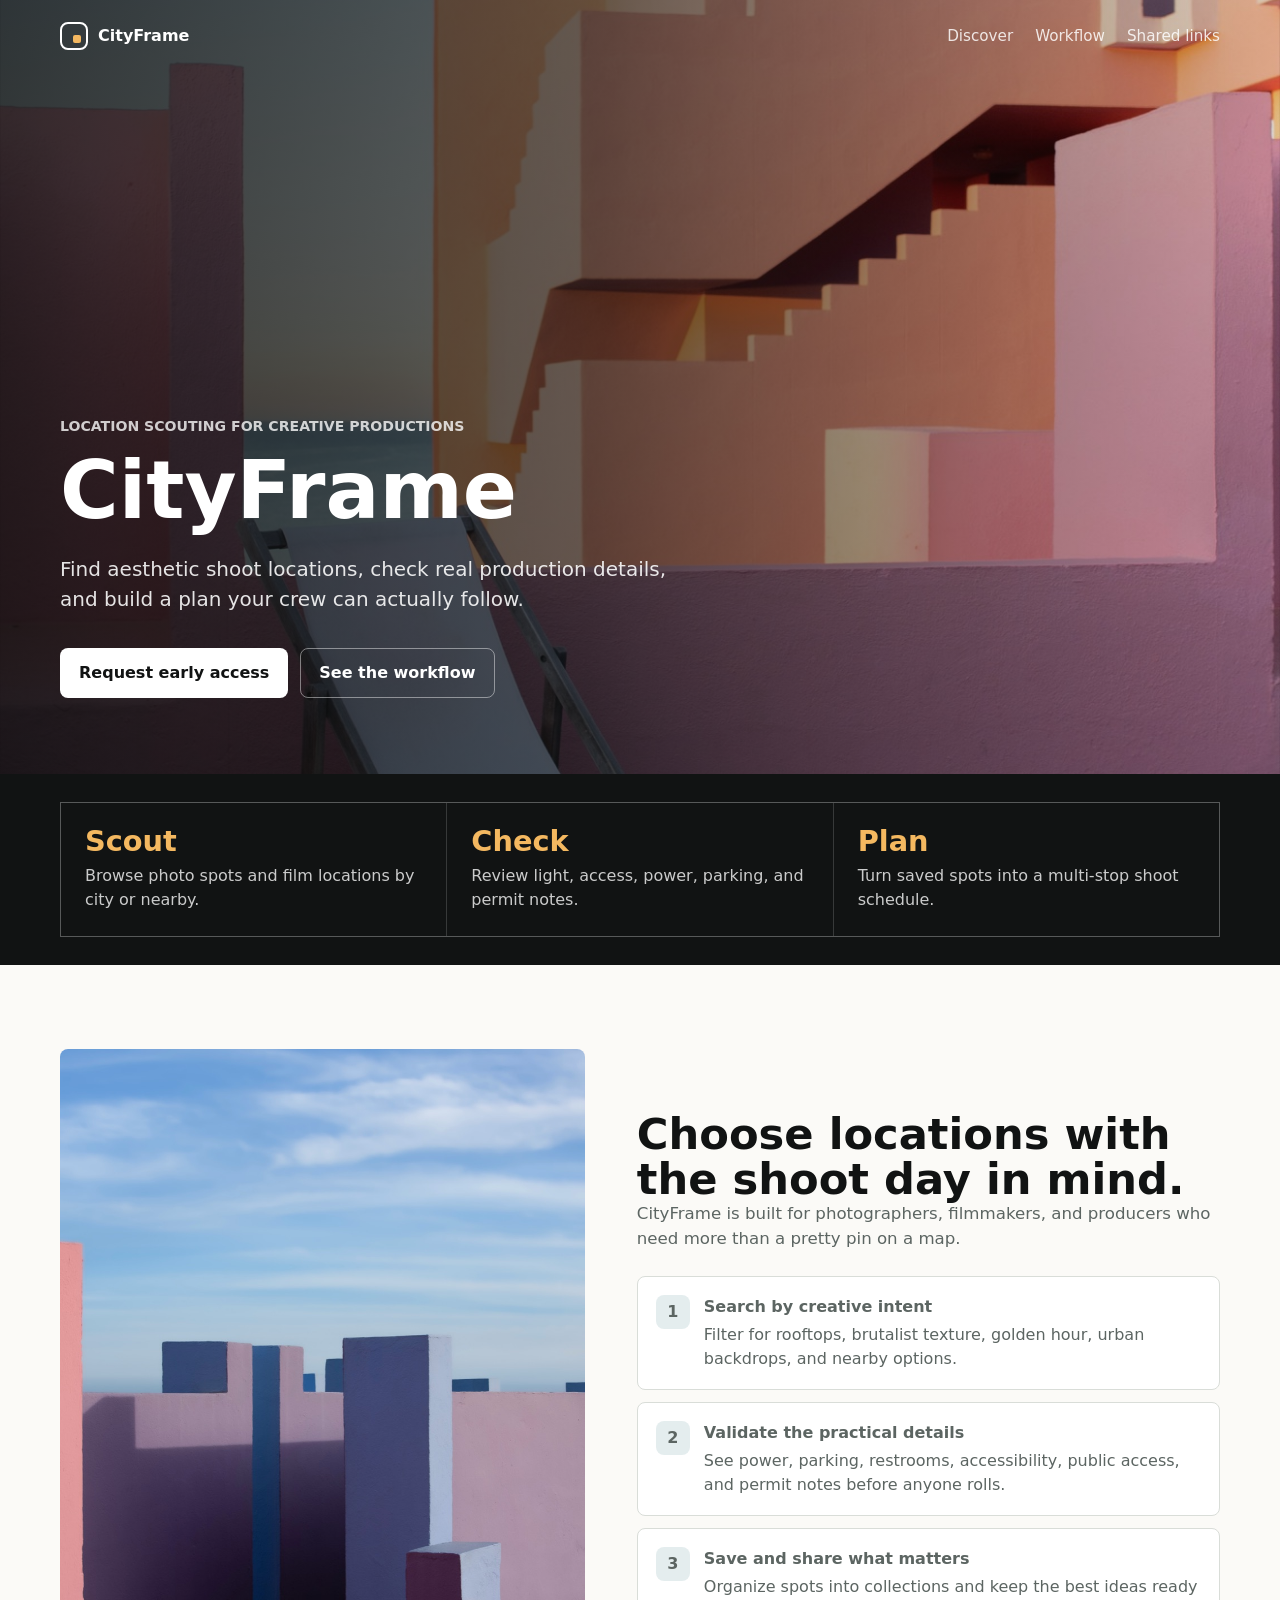
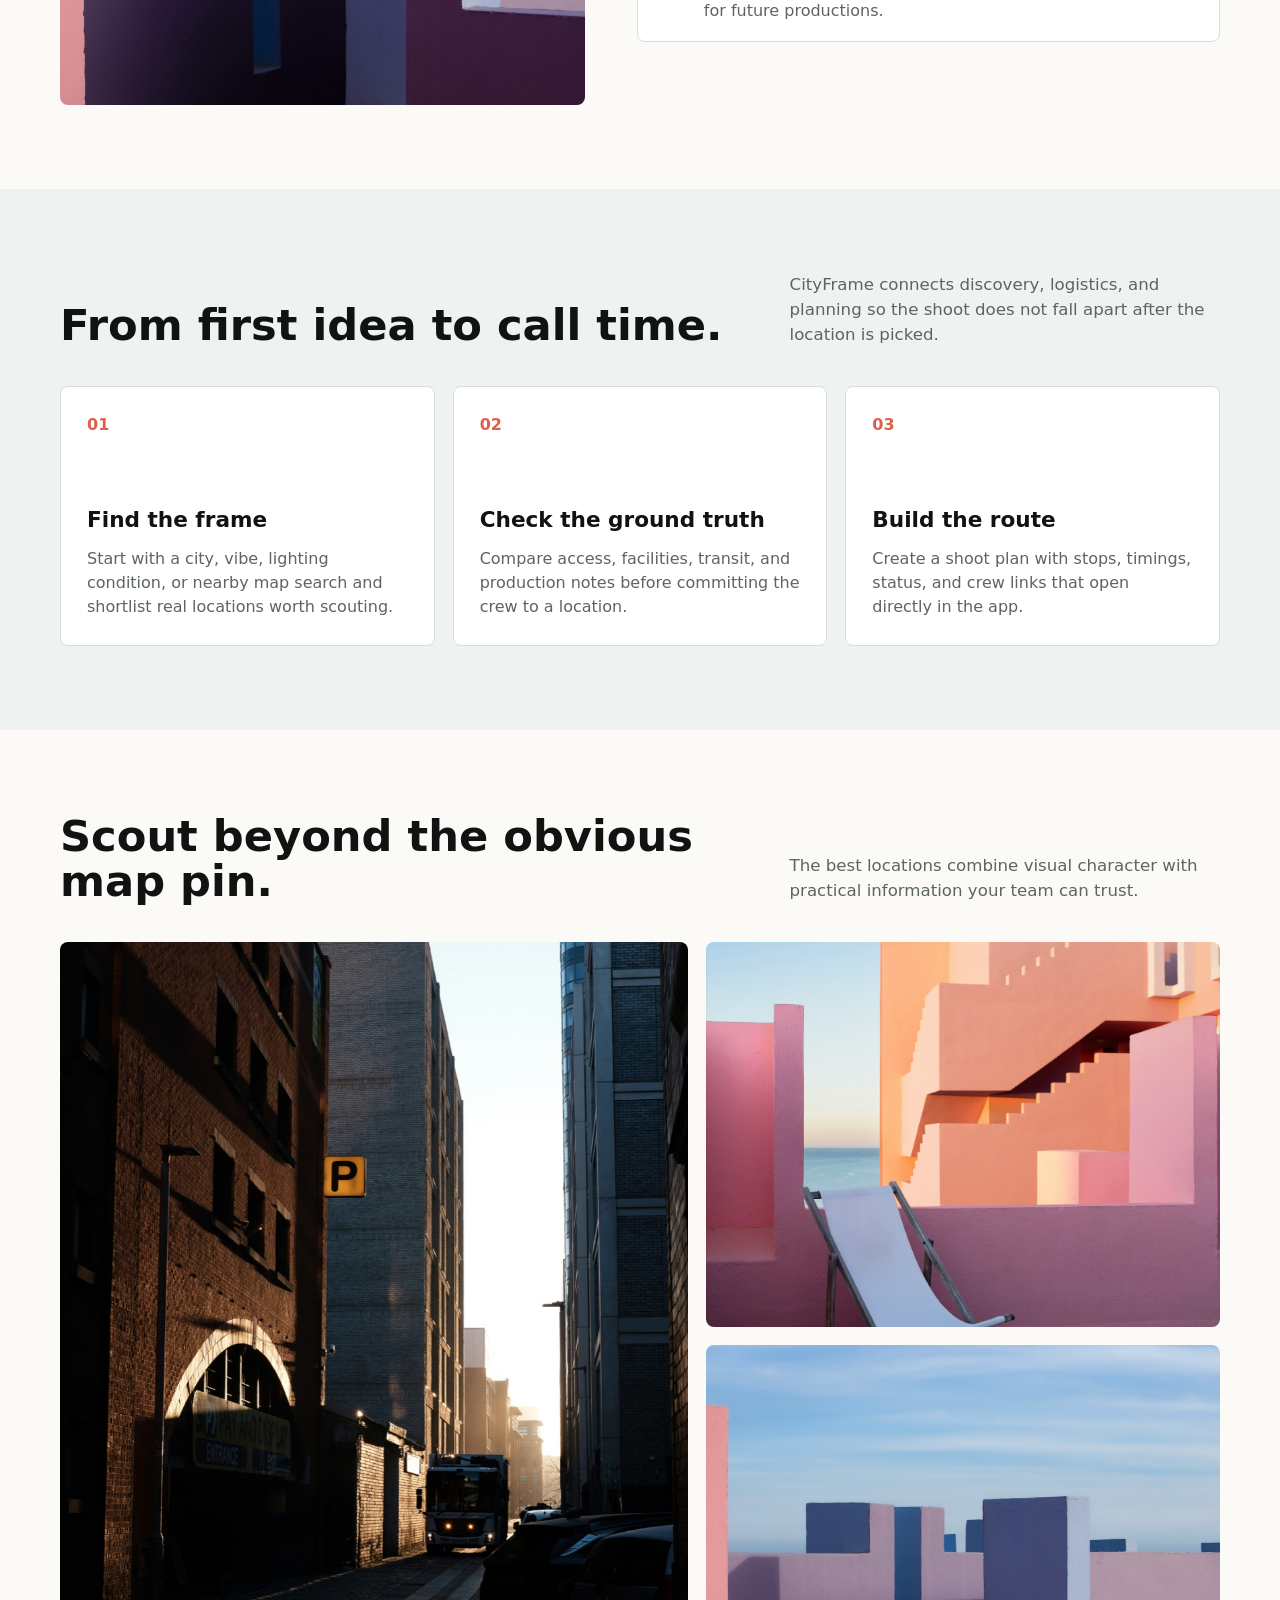
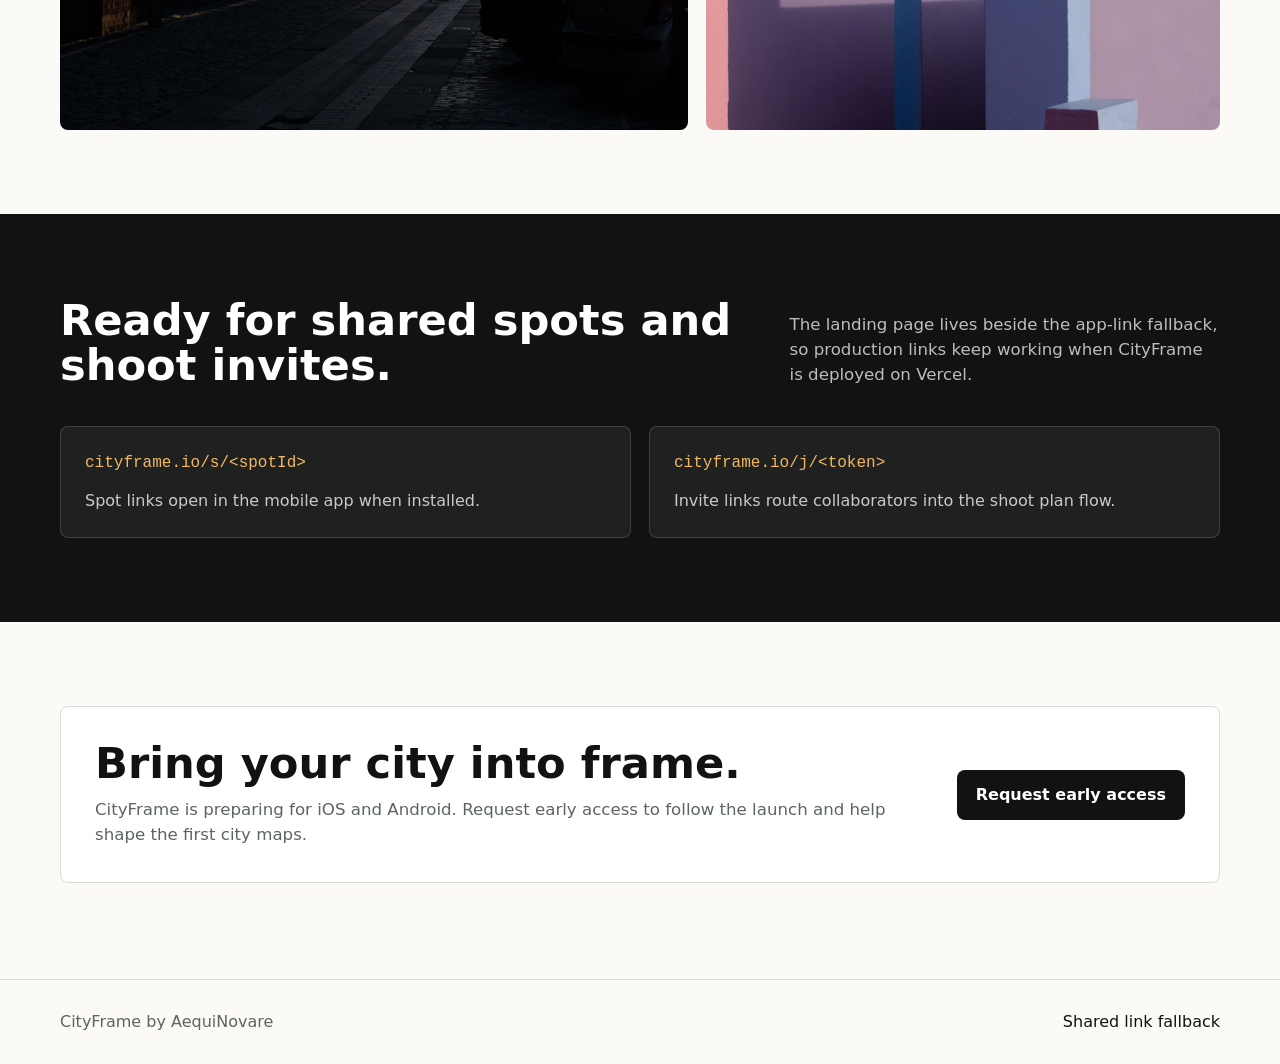
==== index.html @ 90123ad1 "first commit" ====
<!doctype html>
<html lang="en">
  <head>
    <meta charset="utf-8" />
    <meta name="viewport" content="width=device-width, initial-scale=1" />
    <title>CityFrame - Photo Spot Finder</title>
    <meta
      name="description"
      content="CityFrame helps photographers, filmmakers, and producers scout aesthetic shoot locations, check production data, and plan multi-stop shoots."
    />
    <meta name="theme-color" content="#111313" />
    <meta property="og:title" content="CityFrame" />
    <meta
      property="og:description"
      content="Find aesthetic shoot locations, scout photo spots, and plan your next production."
    />
    <meta property="og:type" content="website" />
    <meta property="og:url" content="https://cityframe.io/" />
    <meta
      property="og:image"
      content="https://cityframe.io/assets/cityframe-hero.jpg"
    />
    <meta name="twitter:card" content="summary_large_image" />
    <link rel="icon" href="assets/favicon.png" />
    <link rel="preload" href="assets/cityframe-hero.jpg" as="image" />
    <style>
      :root {
        color-scheme: light;
        --ink: #111313;
        --paper: #fbfaf7;
        --soft: #eef2f0;
        --line: #d9ddd8;
        --muted: #5c6562;
        --coral: #dd614a;
        --teal: #276a73;
        --amber: #f4b860;
        --white: #ffffff;
      }

      * {
        box-sizing: border-box;
      }

      html {
        scroll-behavior: smooth;
      }

      body {
        margin: 0;
        background: var(--paper);
        color: var(--ink);
        font: 16px/1.5 Inter, ui-sans-serif, system-ui, -apple-system,
          BlinkMacSystemFont, "Segoe UI", sans-serif;
        letter-spacing: 0;
      }

      img {
        display: block;
        max-width: 100%;
      }

      a {
        color: inherit;
      }

      .topbar {
        position: absolute;
        inset: 0 0 auto;
        z-index: 3;
        display: flex;
        align-items: center;
        justify-content: space-between;
        gap: 24px;
        width: min(1160px, calc(100% - 40px));
        margin: 0 auto;
        padding: 22px 0;
        color: var(--white);
      }

      .brand {
        display: inline-flex;
        align-items: center;
        gap: 10px;
        font-weight: 700;
        text-decoration: none;
      }

      .brand-mark {
        width: 28px;
        height: 28px;
        border: 2px solid currentColor;
        border-radius: 8px;
        position: relative;
      }

      .brand-mark::after {
        content: "";
        position: absolute;
        right: 5px;
        bottom: 5px;
        width: 8px;
        height: 8px;
        background: var(--amber);
        border-radius: 2px;
      }

      .nav {
        display: flex;
        align-items: center;
        gap: 22px;
        font-size: 0.95rem;
      }

      .nav a {
        text-decoration: none;
        color: rgba(255, 255, 255, 0.84);
      }

      .nav a:hover,
      .nav a:focus-visible {
        color: var(--white);
      }

      .hero {
        position: relative;
        min-height: 86dvh;
        display: grid;
        align-items: end;
        isolation: isolate;
        padding: 0;
        background-image: linear-gradient(
            90deg,
            rgba(14, 16, 16, 0.82) 0%,
            rgba(14, 16, 16, 0.64) 46%,
            rgba(14, 16, 16, 0.12) 100%
          ),
          url("assets/cityframe-hero.jpg");
        background-position: center;
        background-size: cover;
        color: var(--white);
      }

      .hero-content {
        width: min(1160px, calc(100% - 40px));
        margin: 0 auto;
        padding: 130px 0 76px;
      }

      .eyebrow {
        margin: 0 0 16px;
        color: rgba(255, 255, 255, 0.78);
        font-size: 0.88rem;
        font-weight: 700;
        text-transform: uppercase;
      }

      h1 {
        max-width: 760px;
        margin: 0;
        font-size: 5rem;
        line-height: 0.96;
        font-weight: 780;
      }

      .hero-copy {
        max-width: 650px;
        margin: 24px 0 0;
        color: rgba(255, 255, 255, 0.88);
        font-size: 1.25rem;
      }

      .actions {
        display: flex;
        flex-wrap: wrap;
        gap: 12px;
        margin-top: 34px;
      }

      .button {
        display: inline-flex;
        min-height: 48px;
        align-items: center;
        justify-content: center;
        border: 1px solid transparent;
        border-radius: 8px;
        padding: 12px 18px;
        font-weight: 700;
        text-decoration: none;
      }

      .button.primary {
        background: var(--white);
        color: var(--ink);
      }

      .button.secondary {
        border-color: rgba(255, 255, 255, 0.44);
        color: var(--white);
      }

      .button:hover,
      .button:focus-visible {
        transform: translateY(-1px);
      }

      main {
        overflow: hidden;
      }

      section {
        padding: 84px 0;
      }

      .container {
        width: min(1160px, calc(100% - 40px));
        margin: 0 auto;
      }

      .section-head {
        display: grid;
        grid-template-columns: minmax(0, 0.95fr) minmax(260px, 0.6fr);
        gap: 48px;
        align-items: end;
        margin-bottom: 38px;
      }

      h2 {
        margin: 0;
        font-size: 2.7rem;
        line-height: 1.04;
      }

      .section-head p,
      .feature-copy p,
      .cta-panel p {
        margin: 0;
        color: var(--muted);
        font-size: 1.04rem;
      }

      .proof {
        background: var(--ink);
        color: var(--white);
        padding: 28px 0;
      }

      .proof-grid {
        display: grid;
        grid-template-columns: repeat(3, minmax(0, 1fr));
        gap: 1px;
        background: rgba(255, 255, 255, 0.16);
        border: 1px solid rgba(255, 255, 255, 0.16);
      }

      .proof-item {
        min-height: 116px;
        background: var(--ink);
        padding: 24px;
      }

      .proof-item strong {
        display: block;
        margin-bottom: 8px;
        color: var(--amber);
        font-size: 1.8rem;
        line-height: 1;
      }

      .proof-item span {
        color: rgba(255, 255, 255, 0.78);
      }

      .feature-grid {
        display: grid;
        grid-template-columns: minmax(0, 0.9fr) minmax(300px, 1fr);
        gap: 52px;
        align-items: center;
      }

      .feature-media {
        aspect-ratio: 4 / 5;
        overflow: hidden;
        border-radius: 8px;
        background: var(--soft);
      }

      .feature-media img {
        width: 100%;
        height: 100%;
        object-fit: cover;
      }

      .feature-copy {
        display: grid;
        gap: 24px;
      }

      .feature-list {
        display: grid;
        gap: 12px;
        margin: 0;
        padding: 0;
        list-style: none;
      }

      .feature-list li {
        display: grid;
        grid-template-columns: 34px minmax(0, 1fr);
        gap: 14px;
        align-items: start;
        padding: 18px;
        border: 1px solid var(--line);
        border-radius: 8px;
        background: var(--white);
      }

      .check {
        display: inline-grid;
        place-items: center;
        width: 34px;
        height: 34px;
        border-radius: 8px;
        background: rgba(39, 106, 115, 0.12);
        color: var(--teal);
        font-weight: 800;
      }

      .feature-list strong {
        display: block;
        margin-bottom: 4px;
      }

      .feature-list span {
        color: var(--muted);
      }

      .workflow {
        background: var(--soft);
      }

      .steps {
        display: grid;
        grid-template-columns: repeat(3, minmax(0, 1fr));
        gap: 18px;
      }

      .step {
        min-height: 260px;
        display: flex;
        flex-direction: column;
        justify-content: space-between;
        gap: 28px;
        border: 1px solid var(--line);
        border-radius: 8px;
        background: var(--white);
        padding: 26px;
      }

      .step-number {
        color: var(--coral);
        font-weight: 800;
      }

      .step h3 {
        margin: 0 0 10px;
        font-size: 1.35rem;
      }

      .step p {
        margin: 0;
        color: var(--muted);
      }

      .gallery {
        display: grid;
        grid-template-columns: 1.1fr 0.9fr;
        gap: 18px;
      }

      .gallery img {
        width: 100%;
        height: 100%;
        object-fit: cover;
        border-radius: 8px;
      }

      .gallery .large {
        aspect-ratio: 4 / 3;
      }

      .gallery .stack {
        display: grid;
        gap: 18px;
      }

      .gallery .stack img {
        aspect-ratio: 4 / 3;
      }

      .links {
        background: var(--ink);
        color: var(--white);
      }

      .links .section-head p {
        color: rgba(255, 255, 255, 0.72);
      }

      .link-grid {
        display: grid;
        grid-template-columns: repeat(2, minmax(0, 1fr));
        gap: 18px;
      }

      .link-card {
        border: 1px solid rgba(255, 255, 255, 0.14);
        border-radius: 8px;
        padding: 24px;
        background: rgba(255, 255, 255, 0.06);
      }

      .link-card code {
        display: block;
        margin-bottom: 14px;
        color: var(--amber);
        white-space: nowrap;
        overflow: hidden;
        text-overflow: ellipsis;
      }

      .link-card p {
        margin: 0;
        color: rgba(255, 255, 255, 0.76);
      }

      .cta {
        padding-bottom: 96px;
      }

      .cta-panel {
        display: grid;
        grid-template-columns: minmax(0, 1fr) auto;
        gap: 28px;
        align-items: center;
        border: 1px solid var(--line);
        border-radius: 8px;
        background: var(--white);
        padding: 34px;
      }

      .cta-panel h2 {
        margin-bottom: 12px;
      }

      .cta-panel .button {
        background: var(--ink);
        color: var(--white);
      }

      footer {
        border-top: 1px solid var(--line);
        padding: 30px 0;
        color: var(--muted);
      }

      .footer-row {
        display: flex;
        justify-content: space-between;
        gap: 18px;
        align-items: center;
      }

      .footer-row a {
        color: var(--ink);
        text-decoration: none;
      }

      @media (max-width: 840px) {
        .topbar {
          width: min(100% - 32px, 1160px);
        }

        .nav {
          display: none;
        }

        .hero {
          min-height: 84dvh;
          background-position: 61% center;
        }

        .hero-content {
          width: min(100% - 32px, 1160px);
          padding: 112px 0 48px;
        }

        h1 {
          font-size: 3.45rem;
        }

        .hero-copy {
          font-size: 1.08rem;
        }

        section {
          padding: 62px 0;
        }

        .container {
          width: min(100% - 32px, 1160px);
        }

        .section-head,
        .feature-grid,
        .proof-grid,
        .steps,
        .gallery,
        .link-grid,
        .cta-panel {
          grid-template-columns: 1fr;
        }

        h2 {
          font-size: 2.15rem;
        }

        .proof-grid {
          gap: 0;
        }

        .feature-grid {
          gap: 30px;
        }

        .feature-media {
          aspect-ratio: 1 / 1;
        }

        .step {
          min-height: 220px;
        }

        .cta-panel {
          padding: 26px;
        }

        .footer-row {
          align-items: flex-start;
          flex-direction: column;
        }
      }

      @media (max-width: 480px) {
        h1 {
          font-size: 2.85rem;
        }

        .actions,
        .button {
          width: 100%;
        }

        .proof-item,
        .step,
        .feature-list li,
        .link-card {
          padding: 20px;
        }
      }
    </style>
  </head>
  <body>
    <header class="topbar" aria-label="Primary">
      <a class="brand" href="./" aria-label="CityFrame home">
        <span class="brand-mark" aria-hidden="true"></span>
        <span>CityFrame</span>
      </a>
      <nav class="nav" aria-label="Page sections">
        <a href="#discover">Discover</a>
        <a href="#workflow">Workflow</a>
        <a href="#links">Shared links</a>
      </nav>
    </header>

    <main>
      <section class="hero" aria-label="CityFrame landing page">
        <div class="hero-content">
          <p class="eyebrow">Location scouting for creative productions</p>
          <h1>CityFrame</h1>
          <p class="hero-copy">
            Find aesthetic shoot locations, check real production details, and
            build a plan your crew can actually follow.
          </p>
          <div class="actions">
            <a
              class="button primary"
              href="mailto:hi@cityframe.io?subject=CityFrame%20early%20access"
              >Request early access</a
            >
            <a class="button secondary" href="#workflow">See the workflow</a>
          </div>
        </div>
      </section>

      <aside class="proof" aria-label="CityFrame highlights">
        <div class="container proof-grid">
          <div class="proof-item">
            <strong>Scout</strong>
            <span>Browse photo spots and film locations by city or nearby.</span>
          </div>
          <div class="proof-item">
            <strong>Check</strong>
            <span>Review light, access, power, parking, and permit notes.</span>
          </div>
          <div class="proof-item">
            <strong>Plan</strong>
            <span>Turn saved spots into a multi-stop shoot schedule.</span>
          </div>
        </div>
      </aside>

      <section id="discover">
        <div class="container feature-grid">
          <div class="feature-media">
            <img
              src="assets/cityframe-rooftop.jpg"
              alt="A geometric pink rooftop location at golden hour"
              width="932"
              height="1400"
              loading="lazy"
            />
          </div>
          <div class="feature-copy">
            <div>
              <h2>Choose locations with the shoot day in mind.</h2>
              <p>
                CityFrame is built for photographers, filmmakers, and producers
                who need more than a pretty pin on a map.
              </p>
            </div>
            <ul class="feature-list">
              <li>
                <span class="check" aria-hidden="true">1</span>
                <span>
                  <strong>Search by creative intent</strong>
                  Filter for rooftops, brutalist texture, golden hour, urban
                  backdrops, and nearby options.
                </span>
              </li>
              <li>
                <span class="check" aria-hidden="true">2</span>
                <span>
                  <strong>Validate the practical details</strong>
                  See power, parking, restrooms, accessibility, public access,
                  and permit notes before anyone rolls.
                </span>
              </li>
              <li>
                <span class="check" aria-hidden="true">3</span>
                <span>
                  <strong>Save and share what matters</strong>
                  Organize spots into collections and keep the best ideas ready
                  for future productions.
                </span>
              </li>
            </ul>
          </div>
        </div>
      </section>

      <section class="workflow" id="workflow">
        <div class="container">
          <div class="section-head">
            <h2>From first idea to call time.</h2>
            <p>
              CityFrame connects discovery, logistics, and planning so the
              shoot does not fall apart after the location is picked.
            </p>
          </div>
          <div class="steps">
            <article class="step">
              <span class="step-number">01</span>
              <div>
                <h3>Find the frame</h3>
                <p>
                  Start with a city, vibe, lighting condition, or nearby map
                  search and shortlist real locations worth scouting.
                </p>
              </div>
            </article>
            <article class="step">
              <span class="step-number">02</span>
              <div>
                <h3>Check the ground truth</h3>
                <p>
                  Compare access, facilities, transit, and production notes
                  before committing the crew to a location.
                </p>
              </div>
            </article>
            <article class="step">
              <span class="step-number">03</span>
              <div>
                <h3>Build the route</h3>
                <p>
                  Create a shoot plan with stops, timings, status, and crew
                  links that open directly in the app.
                </p>
              </div>
            </article>
          </div>
        </div>
      </section>

      <section aria-label="Location examples">
        <div class="container">
          <div class="section-head">
            <h2>Scout beyond the obvious map pin.</h2>
            <p>
              The best locations combine visual character with practical
              information your team can trust.
            </p>
          </div>
          <div class="gallery">
            <img
              class="large"
              src="assets/cityframe-alley.jpg"
              alt="A narrow urban alley lit by low sun"
              width="932"
              height="1400"
              loading="lazy"
            />
            <div class="stack">
              <img
                src="assets/cityframe-hero.jpg"
                alt="A pink architectural terrace with geometric stairs"
                width="1321"
                height="1800"
                loading="lazy"
              />
              <img
                src="assets/cityframe-rooftop.jpg"
                alt="Minimal rooftop walls under a blue sky"
                width="932"
                height="1400"
                loading="lazy"
              />
            </div>
          </div>
        </div>
      </section>

      <section class="links" id="links">
        <div class="container">
          <div class="section-head">
            <h2>Ready for shared spots and shoot invites.</h2>
            <p>
              The landing page lives beside the app-link fallback, so production
              links keep working when CityFrame is deployed on Vercel.
            </p>
          </div>
          <div class="link-grid">
            <article class="link-card">
              <code>cityframe.io/s/&lt;spotId&gt;</code>
              <p>Spot links open in the mobile app when installed.</p>
            </article>
            <article class="link-card">
              <code>cityframe.io/j/&lt;token&gt;</code>
              <p>Invite links route collaborators into the shoot plan flow.</p>
            </article>
          </div>
        </div>
      </section>

      <section class="cta" id="launch">
        <div class="container cta-panel">
          <div>
            <h2>Bring your city into frame.</h2>
            <p>
              CityFrame is preparing for iOS and Android. Request early access
              to follow the launch and help shape the first city maps.
            </p>
          </div>
          <a
            class="button"
            href="mailto:hi@cityframe.io?subject=CityFrame%20early%20access"
            >Request early access</a
          >
        </div>
      </section>
    </main>

    <footer>
      <div class="container footer-row">
        <span>CityFrame by AequiNovare</span>
        <a href="link.html">Shared link fallback</a>
      </div>
    </footer>
  </body>
</html>
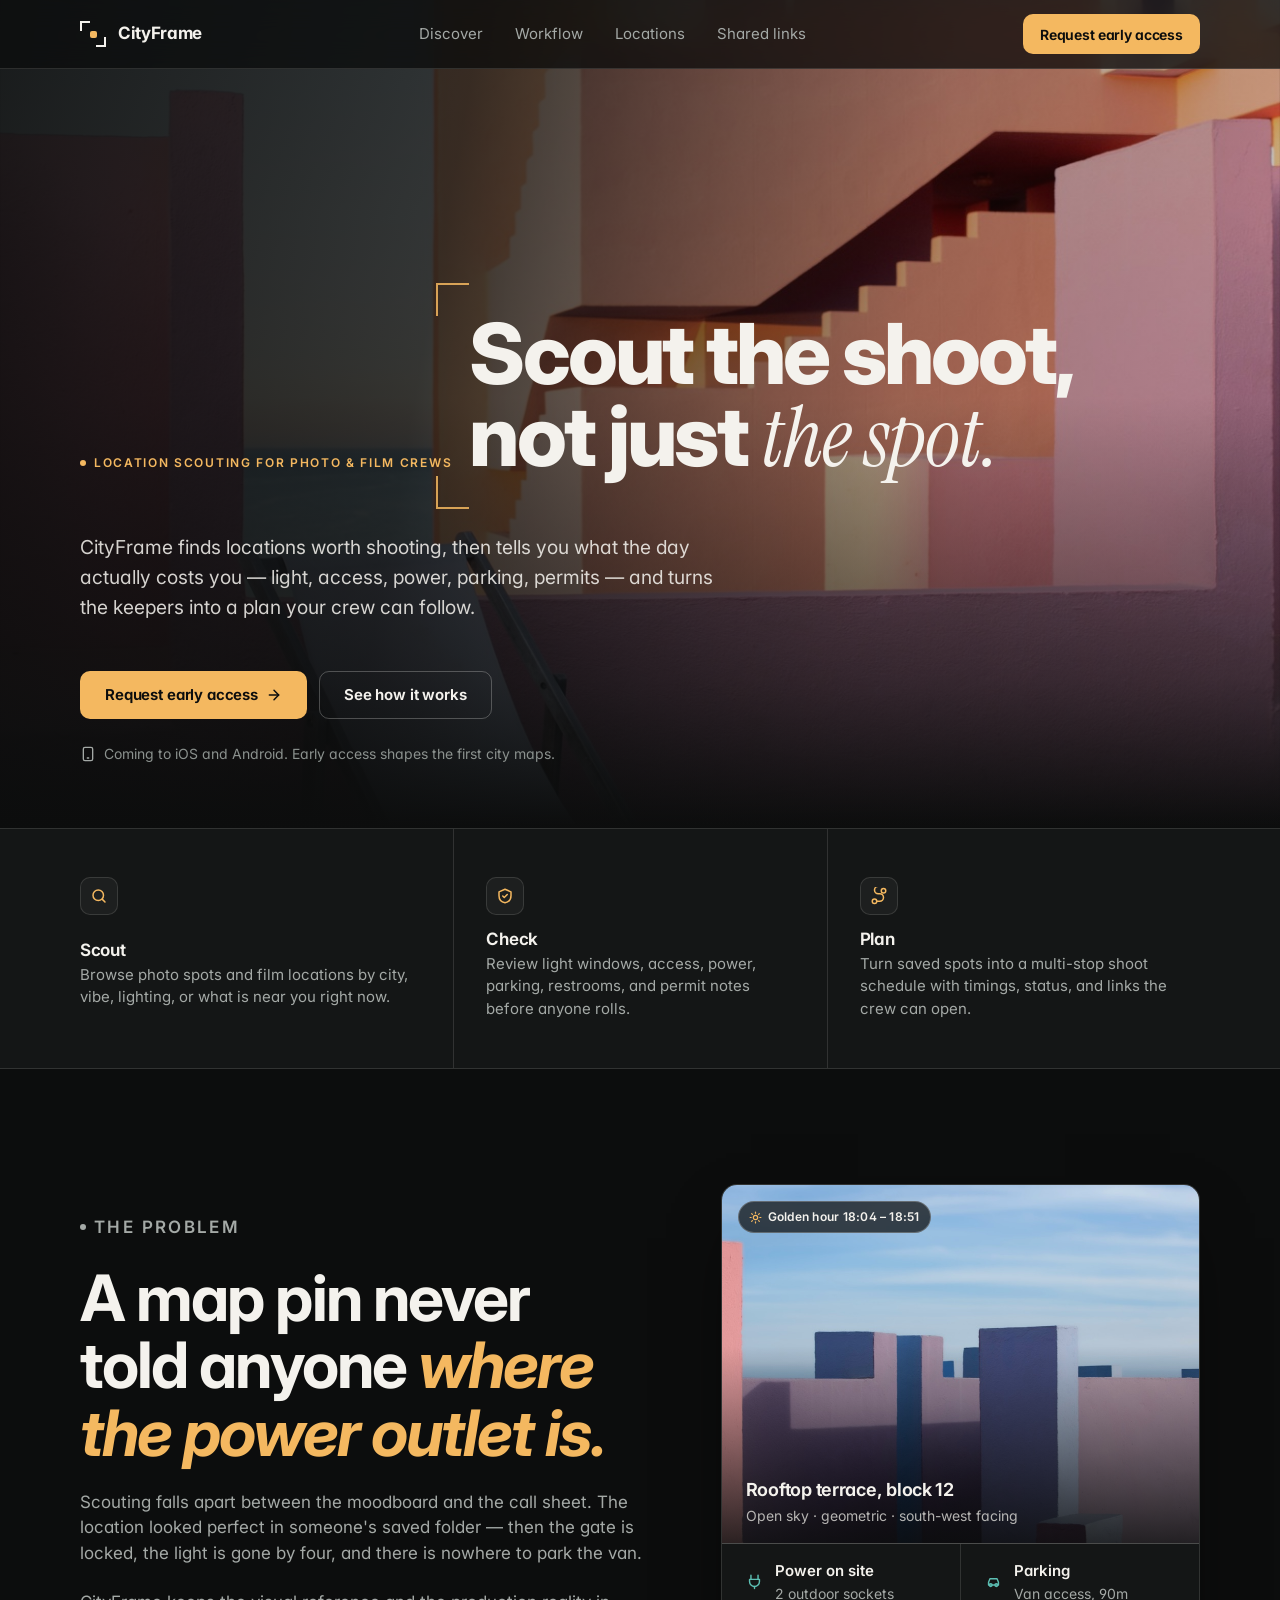
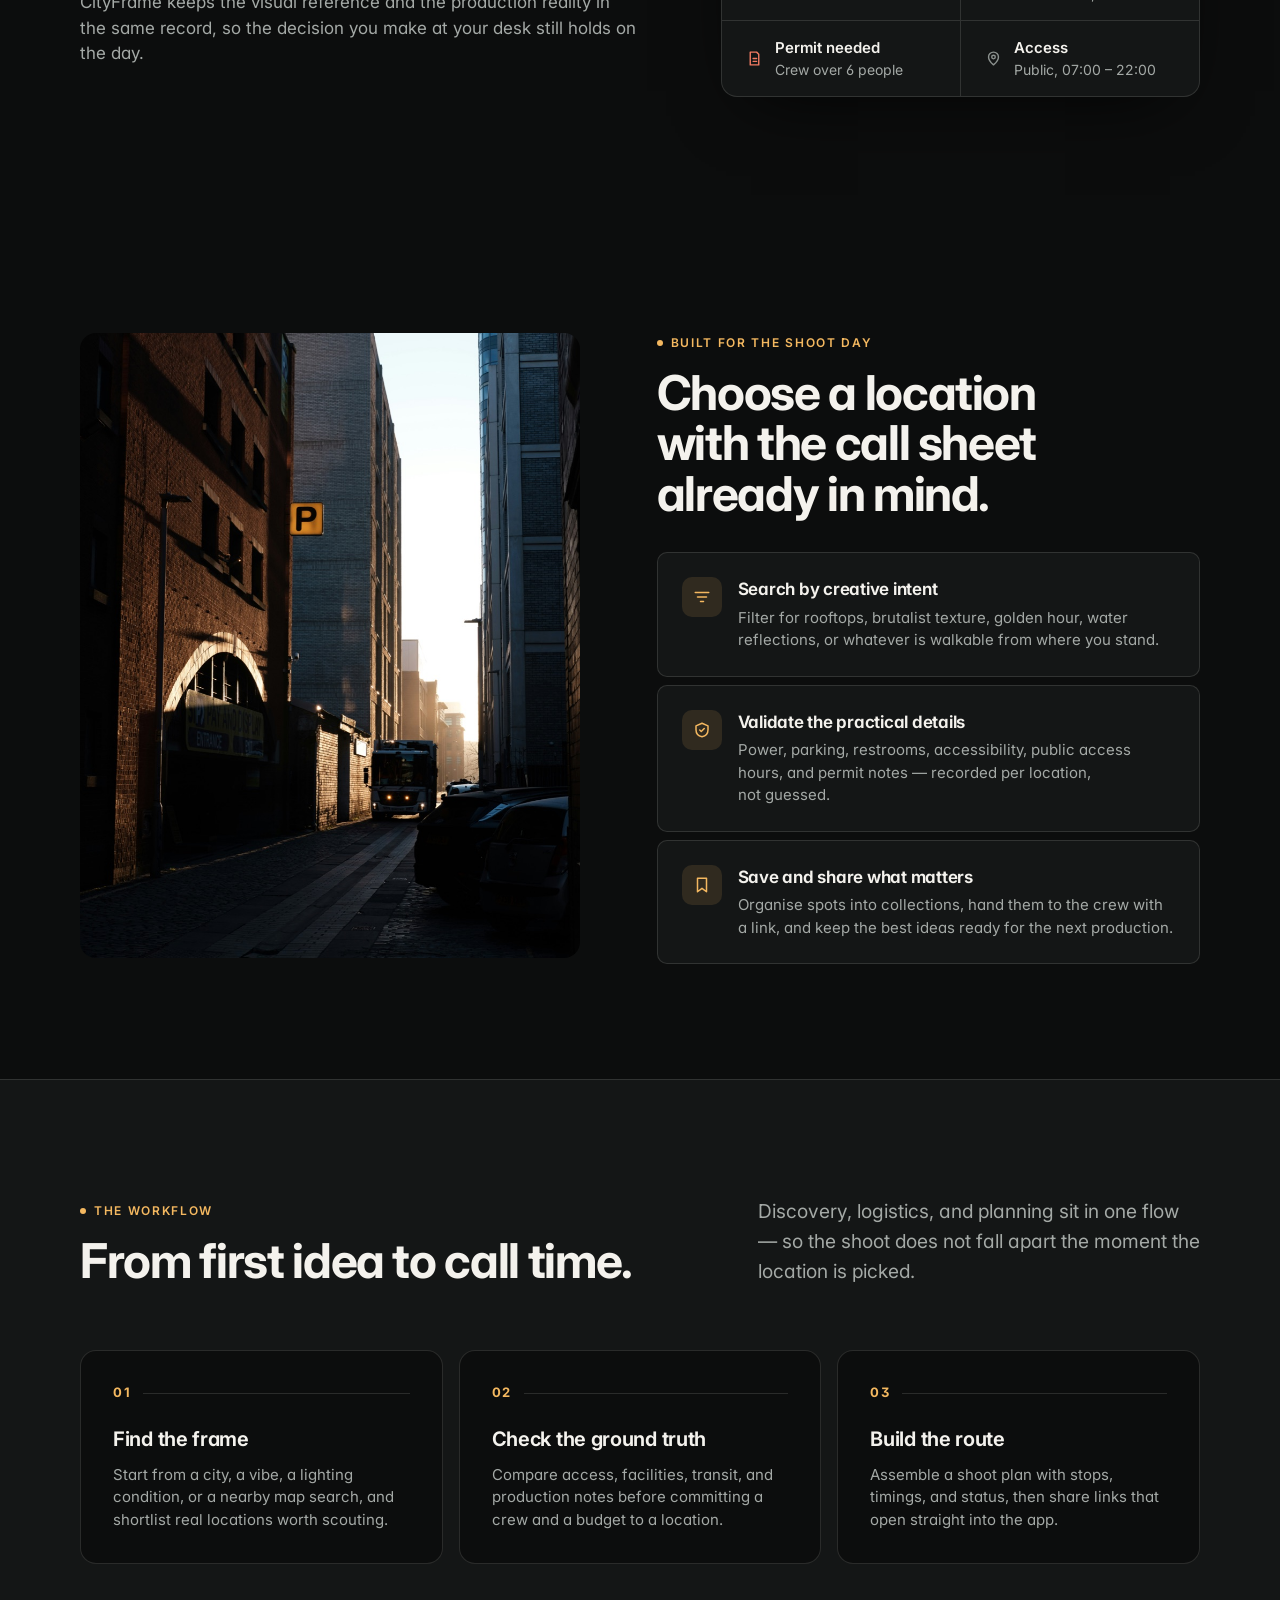
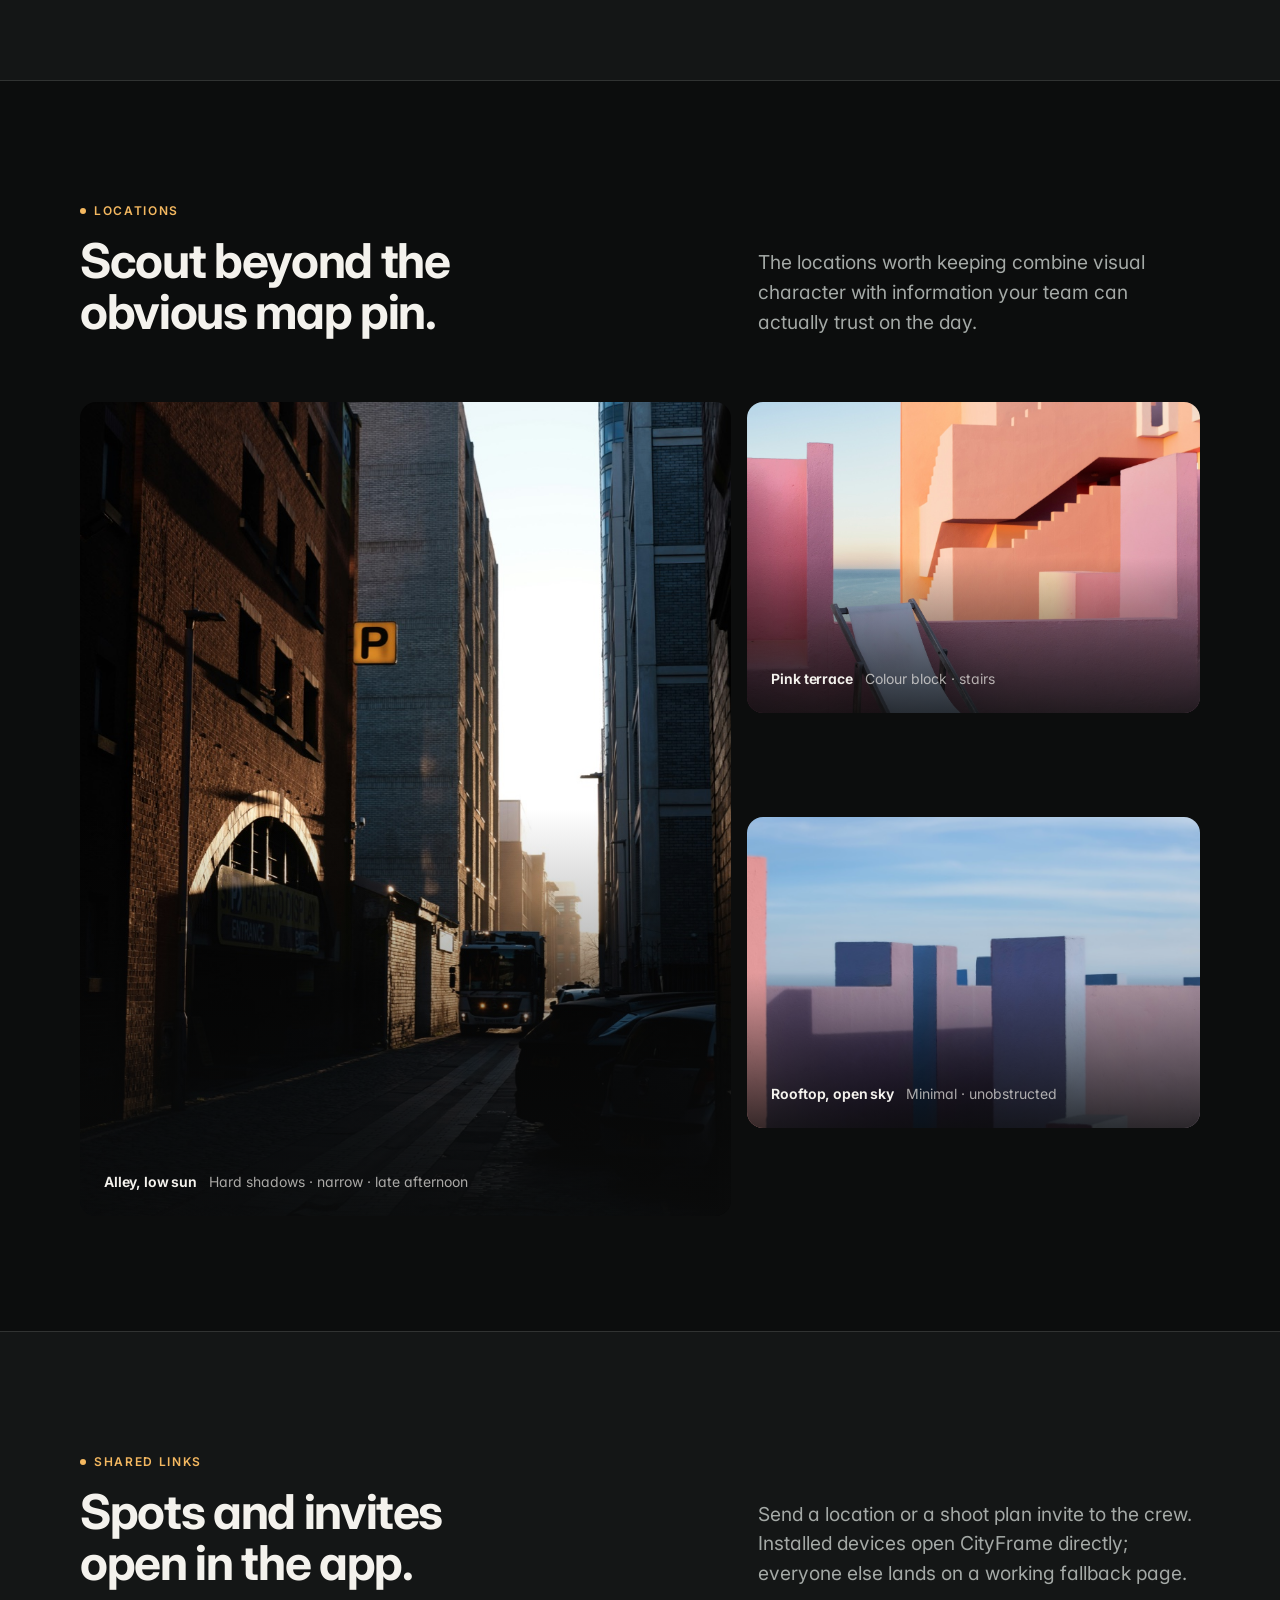
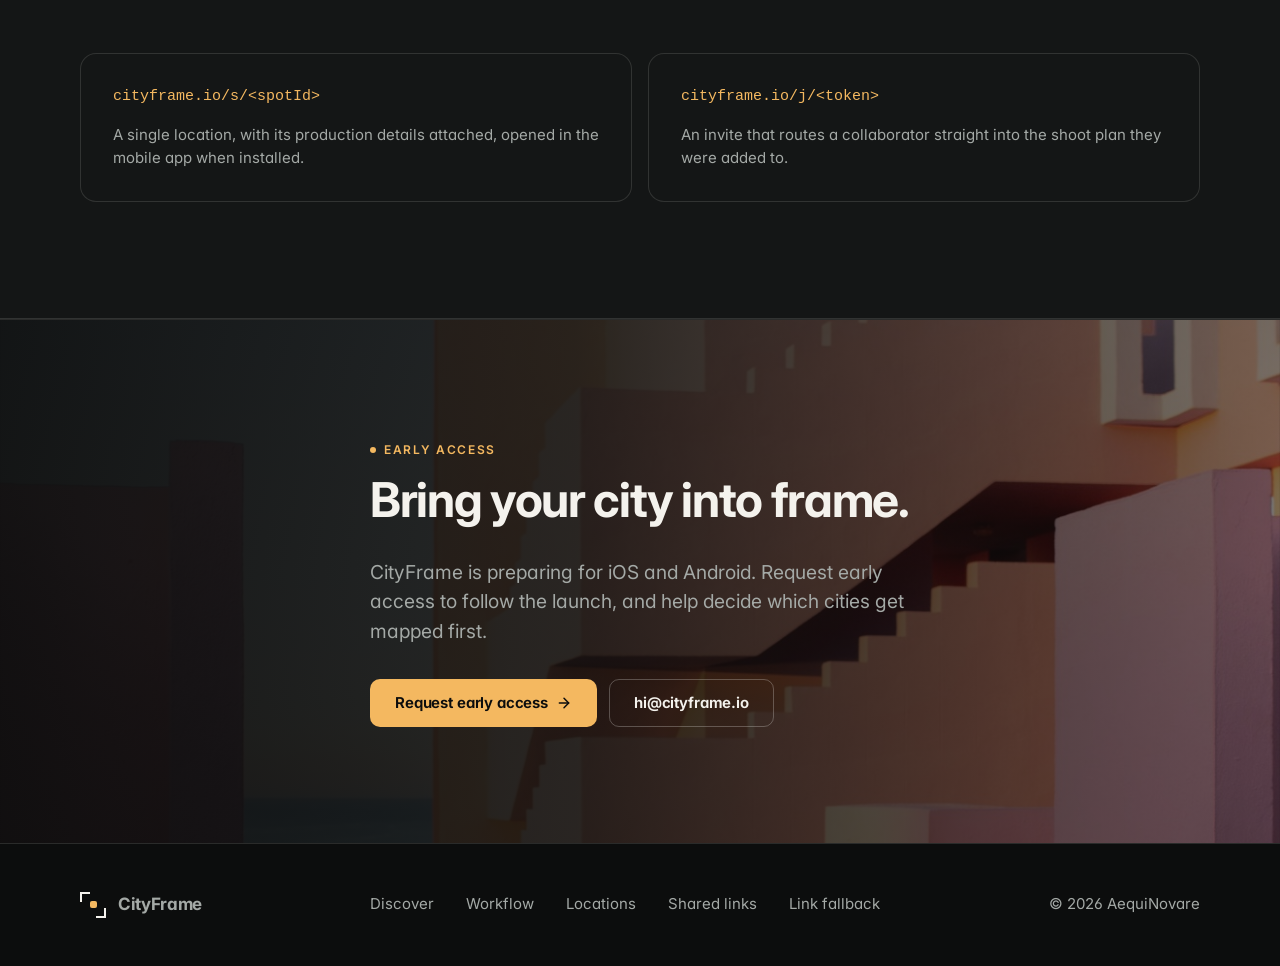
==== commit bfb12186: "Update index.html with enhanced SEO metadata, improved accessibility features, and refined styling v" ====
--- a/index.html
+++ b/index.html
@@ -3,55 +3,114 @@
   <head>
     <meta charset="utf-8" />
     <meta name="viewport" content="width=device-width, initial-scale=1" />
-    <title>CityFrame - Photo Spot Finder</title>
+    <title>CityFrame — Location scouting for photo and film crews</title>
     <meta
       name="description"
-      content="CityFrame helps photographers, filmmakers, and producers scout aesthetic shoot locations, check production data, and plan multi-stop shoots."
+      content="CityFrame helps photographers, filmmakers, and producers scout aesthetic shoot locations, check the production details that decide the day, and turn saved spots into a plan the crew can follow."
     />
-    <meta name="theme-color" content="#111313" />
-    <meta property="og:title" content="CityFrame" />
+    <meta name="theme-color" content="#0c0d0d" />
+    <meta name="color-scheme" content="dark" />
+
+    <meta property="og:title" content="CityFrame — Scout the shoot, not just the spot" />
     <meta
       property="og:description"
-      content="Find aesthetic shoot locations, scout photo spots, and plan your next production."
+      content="Find aesthetic shoot locations, check light, access, power and permits, and build a multi-stop shoot plan your crew can follow."
     />
     <meta property="og:type" content="website" />
     <meta property="og:url" content="https://cityframe.io/" />
-    <meta
-      property="og:image"
-      content="https://cityframe.io/assets/cityframe-hero.jpg"
+    <meta property="og:site_name" content="CityFrame" />
+    <meta property="og:image" content="https://cityframe.io/assets/cityframe-hero.jpg" />
+    <meta property="og:image:alt" content="A pink architectural terrace with geometric stairs at golden hour" />
+    <meta name="twitter:card" content="summary_large_image" />
+
+    <link rel="icon" href="assets/favicon.png" />
+    <link rel="canonical" href="https://cityframe.io/" />
+
+    <link rel="preconnect" href="https://fonts.googleapis.com" />
+    <link rel="preconnect" href="https://fonts.gstatic.com" crossorigin />
+    <link
+      rel="preload"
+      as="style"
+      href="https://fonts.googleapis.com/css2?family=Inter:wght@400;500;600;700;800&family=Instrument+Serif:ital@0;1&display=swap"
     />
-    <meta name="twitter:card" content="summary_large_image" />
-    <link rel="icon" href="assets/favicon.png" />
-    <link rel="preload" href="assets/cityframe-hero.jpg" as="image" />
+    <link
+      rel="stylesheet"
+      href="https://fonts.googleapis.com/css2?family=Inter:wght@400;500;600;700;800&family=Instrument+Serif:ital@0;1&display=swap"
+      media="print"
+      onload="this.media='all'"
+    />
+    <noscript>
+      <link
+        rel="stylesheet"
+        href="https://fonts.googleapis.com/css2?family=Inter:wght@400;500;600;700;800&family=Instrument+Serif:ital@0;1&display=swap"
+      />
+    </noscript>
+
+    <link rel="preload" href="assets/cityframe-hero.jpg" as="image" fetchpriority="high" />
+
     <style>
+      /* ============================================================
+         TOKENS
+         Dark cinematic base. Warm off-white ink, amber signal accent
+         carried over from the original brand mark.
+         Verified contrast vs --bg #0C0D0D: fg 17.4:1 · muted 8.2:1
+         faint 6.1:1 · amber 11.0:1 · teal 8.9:1 · coral 7.1:1
+         All text tokens clear WCAG AA (4.5:1) on both --bg and --bg-raise.
+         ============================================================ */
       :root {
-        color-scheme: light;
-        --ink: #111313;
-        --paper: #fbfaf7;
-        --soft: #eef2f0;
-        --line: #d9ddd8;
-        --muted: #5c6562;
-        --coral: #dd614a;
-        --teal: #276a73;
+        --bg: #0c0d0d;
+        --bg-raise: #141616;
+        --bg-raise-2: #1b1e1d;
+        --fg: #f4f2ed;
+        --muted: #a4a9a6;
+        --faint: #8b918e;
+        --line: rgba(244, 242, 237, 0.13);
+        --line-strong: rgba(244, 242, 237, 0.26);
         --amber: #f4b860;
-        --white: #ffffff;
-      }
-
-      * {
+        --coral: #f07a62;
+        --teal: #5cbfb3;
+        --ink: #0c0d0d;
+
+        /* spacing scale — marketing density */
+        --s-1: 4px;
+        --s-2: 8px;
+        --s-3: 12px;
+        --s-4: 16px;
+        --s-5: 24px;
+        --s-6: 32px;
+        --s-7: 48px;
+        --s-8: 64px;
+
+        --radius: 10px;
+        --radius-lg: 16px;
+        --gutter: clamp(20px, 4vw, 40px);
+        --maxw: 1200px;
+        --section-y: clamp(72px, 9vw, 128px);
+        --ease: cubic-bezier(0.16, 1, 0.3, 1);
+      }
+
+      *,
+      *::before,
+      *::after {
         box-sizing: border-box;
       }
 
       html {
         scroll-behavior: smooth;
+        -webkit-text-size-adjust: 100%;
       }
 
       body {
         margin: 0;
-        background: var(--paper);
-        color: var(--ink);
-        font: 16px/1.5 Inter, ui-sans-serif, system-ui, -apple-system,
+        background: var(--bg);
+        color: var(--fg);
+        font-family: Inter, ui-sans-serif, system-ui, -apple-system,
           BlinkMacSystemFont, "Segoe UI", sans-serif;
-        letter-spacing: 0;
+        font-size: 16px;
+        line-height: 1.5;
+        font-feature-settings: "cv11", "ss01";
+        -webkit-font-smoothing: antialiased;
+        overflow-x: hidden;
       }
 
       img {
@@ -63,225 +122,649 @@
         color: inherit;
       }
 
+      ::selection {
+        background: var(--amber);
+        color: var(--ink);
+      }
+
+      :focus-visible {
+        outline: 2px solid var(--amber);
+        outline-offset: 3px;
+        border-radius: 4px;
+      }
+
+      .skip-link {
+        position: absolute;
+        left: var(--s-4);
+        top: -100px;
+        z-index: 100;
+        background: var(--amber);
+        color: var(--ink);
+        padding: var(--s-3) var(--s-4);
+        border-radius: var(--radius);
+        font-weight: 700;
+        text-decoration: none;
+        transition: top 0.2s var(--ease);
+      }
+
+      .skip-link:focus {
+        top: var(--s-4);
+      }
+
+      .container {
+        width: 100%;
+        max-width: var(--maxw);
+        margin-inline: auto;
+        padding-inline: var(--gutter);
+      }
+
+      section {
+        padding-block: var(--section-y);
+      }
+
+      /* ---------- Type scale ---------- */
+      .display {
+        margin: 0;
+        font-size: clamp(2.75rem, 7.2vw, 5.25rem);
+        line-height: 0.98;
+        letter-spacing: -0.035em;
+        font-weight: 800;
+        text-wrap: balance;
+      }
+
+      h2 {
+        margin: 0;
+        font-size: clamp(2rem, 4vw, 3rem);
+        line-height: 1.06;
+        letter-spacing: -0.028em;
+        font-weight: 700;
+        text-wrap: balance;
+      }
+
+      h3 {
+        margin: 0;
+        font-size: 1.25rem;
+        line-height: 1.25;
+        letter-spacing: -0.015em;
+        font-weight: 650;
+      }
+
+      .serif {
+        font-family: "Instrument Serif", Georgia, "Times New Roman", serif;
+        font-style: italic;
+        font-weight: 400;
+        letter-spacing: -0.01em;
+      }
+
+      .lede {
+        margin: 0;
+        color: var(--muted);
+        font-size: clamp(1.0625rem, 1.5vw, 1.25rem);
+        line-height: 1.55;
+        text-wrap: pretty;
+      }
+
+      .eyebrow {
+        display: inline-flex;
+        align-items: center;
+        gap: var(--s-2);
+        margin: 0;
+        color: var(--amber);
+        font-size: 0.75rem;
+        font-weight: 600;
+        letter-spacing: 0.14em;
+        text-transform: uppercase;
+      }
+
+      .eyebrow::before {
+        content: "";
+        width: 6px;
+        height: 6px;
+        border-radius: 50%;
+        background: currentColor;
+        flex: none;
+      }
+
+      /* ---------- Buttons ---------- */
+      .button {
+        display: inline-flex;
+        align-items: center;
+        justify-content: center;
+        gap: var(--s-2);
+        min-height: 48px;
+        padding: var(--s-3) var(--s-5);
+        border: 1px solid transparent;
+        border-radius: var(--radius);
+        font-size: 0.9375rem;
+        font-weight: 650;
+        letter-spacing: -0.01em;
+        text-decoration: none;
+        cursor: pointer;
+        white-space: nowrap;
+        transition: background-color 0.2s var(--ease),
+          border-color 0.2s var(--ease), color 0.2s var(--ease),
+          transform 0.2s var(--ease);
+      }
+
+      .button svg {
+        flex: none;
+        transition: transform 0.25s var(--ease);
+      }
+
+      .button.primary {
+        background: var(--amber);
+        color: var(--ink);
+      }
+
+      .button.primary:hover,
+      .button.primary:focus-visible {
+        background: #ffcf85;
+        transform: translateY(-2px);
+      }
+
+      .button.primary:hover svg {
+        transform: translateX(3px);
+      }
+
+      .button.ghost {
+        border-color: var(--line-strong);
+        color: var(--fg);
+      }
+
+      .button.ghost:hover,
+      .button.ghost:focus-visible {
+        border-color: var(--fg);
+        background: rgba(244, 242, 237, 0.06);
+        transform: translateY(-2px);
+      }
+
+      .button:active {
+        transform: translateY(0) scale(0.985);
+      }
+
+      .button.sm {
+        min-height: 40px;
+        padding: var(--s-2) var(--s-4);
+        font-size: 0.875rem;
+      }
+
+      /* ============================================================
+         HEADER
+         ============================================================ */
       .topbar {
-        position: absolute;
+        position: fixed;
         inset: 0 0 auto;
-        z-index: 3;
+        z-index: 50;
+        transition: background-color 0.3s var(--ease),
+          border-color 0.3s var(--ease), backdrop-filter 0.3s var(--ease);
+        border-bottom: 1px solid transparent;
+      }
+
+      .topbar[data-stuck="true"] {
+        background: rgba(12, 13, 13, 0.78);
+        backdrop-filter: blur(14px) saturate(1.4);
+        -webkit-backdrop-filter: blur(14px) saturate(1.4);
+        border-bottom-color: var(--line);
+      }
+
+      .topbar-row {
         display: flex;
         align-items: center;
         justify-content: space-between;
-        gap: 24px;
-        width: min(1160px, calc(100% - 40px));
-        margin: 0 auto;
-        padding: 22px 0;
-        color: var(--white);
+        gap: var(--s-5);
+        height: 68px;
       }
 
       .brand {
         display: inline-flex;
         align-items: center;
-        gap: 10px;
+        gap: var(--s-3);
         font-weight: 700;
+        font-size: 1.0625rem;
+        letter-spacing: -0.02em;
         text-decoration: none;
       }
 
+      /* Viewfinder bracket mark — the recurring brand device */
       .brand-mark {
-        width: 28px;
-        height: 28px;
-        border: 2px solid currentColor;
-        border-radius: 8px;
         position: relative;
-      }
-
+        width: 26px;
+        height: 26px;
+        flex: none;
+        color: var(--fg);
+      }
+
+      .brand-mark::before,
       .brand-mark::after {
         content: "";
         position: absolute;
-        right: 5px;
-        bottom: 5px;
-        width: 8px;
-        height: 8px;
+        width: 10px;
+        height: 10px;
+        border: 2px solid currentColor;
+      }
+
+      .brand-mark::before {
+        top: 0;
+        left: 0;
+        border-right: 0;
+        border-bottom: 0;
+      }
+
+      .brand-mark::after {
+        right: 0;
+        bottom: 0;
+        border-left: 0;
+        border-top: 0;
+      }
+
+      .brand-dot {
+        position: absolute;
+        inset: 0;
+        margin: auto;
+        width: 7px;
+        height: 7px;
+        border-radius: 2px;
         background: var(--amber);
-        border-radius: 2px;
       }
 
       .nav {
         display: flex;
         align-items: center;
-        gap: 22px;
-        font-size: 0.95rem;
+        gap: var(--s-6);
+        font-size: 0.9375rem;
       }
 
       .nav a {
+        position: relative;
+        color: var(--muted);
         text-decoration: none;
-        color: rgba(255, 255, 255, 0.84);
+        padding-block: var(--s-2);
+        transition: color 0.2s var(--ease);
+      }
+
+      .nav a::after {
+        content: "";
+        position: absolute;
+        left: 0;
+        bottom: 2px;
+        width: 100%;
+        height: 1px;
+        background: currentColor;
+        transform: scaleX(0);
+        transform-origin: left;
+        transition: transform 0.28s var(--ease);
       }
 
       .nav a:hover,
       .nav a:focus-visible {
-        color: var(--white);
-      }
-
+        color: var(--fg);
+      }
+
+      .nav a:hover::after,
+      .nav a:focus-visible::after {
+        transform: scaleX(1);
+      }
+
+      .topbar-cta {
+        display: flex;
+        align-items: center;
+        gap: var(--s-4);
+      }
+
+      /* ============================================================
+         HERO
+         ============================================================ */
       .hero {
         position: relative;
-        min-height: 86dvh;
-        display: grid;
-        align-items: end;
         isolation: isolate;
-        padding: 0;
-        background-image: linear-gradient(
-            90deg,
-            rgba(14, 16, 16, 0.82) 0%,
-            rgba(14, 16, 16, 0.64) 46%,
-            rgba(14, 16, 16, 0.12) 100%
+        display: flex;
+        align-items: flex-end;
+        min-height: min(92svh, 900px);
+        padding-block: 140px var(--s-8);
+        overflow: hidden;
+      }
+
+      .hero-bg {
+        position: absolute;
+        inset: 0;
+        z-index: -2;
+      }
+
+      .hero-bg img {
+        width: 100%;
+        height: 100%;
+        object-fit: cover;
+        object-position: 62% center;
+      }
+
+      .hero-scrim {
+        position: absolute;
+        inset: 0;
+        z-index: -1;
+        background: linear-gradient(
+            100deg,
+            rgba(12, 13, 13, 0.93) 0%,
+            rgba(12, 13, 13, 0.82) 34%,
+            rgba(12, 13, 13, 0.34) 68%,
+            rgba(12, 13, 13, 0.18) 100%
           ),
-          url("assets/cityframe-hero.jpg");
-        background-position: center;
-        background-size: cover;
-        color: var(--white);
-      }
-
-      .hero-content {
-        width: min(1160px, calc(100% - 40px));
-        margin: 0 auto;
-        padding: 130px 0 76px;
-      }
-
-      .eyebrow {
-        margin: 0 0 16px;
-        color: rgba(255, 255, 255, 0.78);
-        font-size: 0.88rem;
-        font-weight: 700;
-        text-transform: uppercase;
-      }
-
-      h1 {
-        max-width: 760px;
-        margin: 0;
-        font-size: 5rem;
-        line-height: 0.96;
-        font-weight: 780;
-      }
-
-      .hero-copy {
-        max-width: 650px;
-        margin: 24px 0 0;
-        color: rgba(255, 255, 255, 0.88);
-        font-size: 1.25rem;
-      }
-
-      .actions {
+          linear-gradient(
+            to top,
+            var(--bg) 0%,
+            rgba(12, 13, 13, 0.55) 18%,
+            rgba(12, 13, 13, 0) 52%
+          );
+      }
+
+      .hero-inner {
+        position: relative;
+        width: 100%;
+      }
+
+      /* Viewfinder brackets framing the headline */
+      .framed {
+        position: relative;
+        display: inline-block;
+        padding: clamp(18px, 2.4vw, 30px) 0 clamp(18px, 2.4vw, 30px)
+          clamp(20px, 2.6vw, 34px);
+        margin-left: clamp(-20px, -2.6vw, -34px);
+      }
+
+      .framed::before,
+      .framed::after {
+        content: "";
+        position: absolute;
+        width: clamp(22px, 2.6vw, 34px);
+        height: clamp(22px, 2.6vw, 34px);
+        border: 2px solid var(--amber);
+        opacity: 0.85;
+      }
+
+      .framed::before {
+        top: 0;
+        left: 0;
+        border-right: 0;
+        border-bottom: 0;
+      }
+
+      .framed::after {
+        bottom: 0;
+        left: 0;
+        border-right: 0;
+        border-top: 0;
+      }
+
+      .hero h1 {
+        max-width: 15ch;
+      }
+
+      .hero .lede {
+        max-width: 54ch;
+        margin-top: var(--s-5);
+        color: rgba(244, 242, 237, 0.86);
+      }
+
+      .hero-actions {
         display: flex;
         flex-wrap: wrap;
-        gap: 12px;
-        margin-top: 34px;
-      }
-
-      .button {
-        display: inline-flex;
-        min-height: 48px;
         align-items: center;
-        justify-content: center;
-        border: 1px solid transparent;
-        border-radius: 8px;
-        padding: 12px 18px;
-        font-weight: 700;
-        text-decoration: none;
-      }
-
-      .button.primary {
-        background: var(--white);
-        color: var(--ink);
-      }
-
-      .button.secondary {
-        border-color: rgba(255, 255, 255, 0.44);
-        color: var(--white);
-      }
-
-      .button:hover,
-      .button:focus-visible {
-        transform: translateY(-1px);
-      }
-
-      main {
-        overflow: hidden;
-      }
-
-      section {
-        padding: 84px 0;
-      }
-
-      .container {
-        width: min(1160px, calc(100% - 40px));
-        margin: 0 auto;
-      }
-
+        gap: var(--s-3);
+        margin-top: var(--s-7);
+      }
+
+      .hero-note {
+        display: flex;
+        align-items: center;
+        gap: var(--s-2);
+        margin: var(--s-5) 0 0;
+        color: var(--faint);
+        font-size: 0.875rem;
+      }
+
+      .hero-note svg {
+        flex: none;
+        color: var(--muted);
+      }
+
+      /* ============================================================
+         CAPABILITY STRIP
+         ============================================================ */
+      .capabilities {
+        border-block: 1px solid var(--line);
+        background: var(--bg-raise);
+        padding-block: 0;
+      }
+
+      .capability-grid {
+        display: grid;
+        grid-template-columns: repeat(3, minmax(0, 1fr));
+      }
+
+      .capability {
+        display: grid;
+        gap: var(--s-3);
+        padding: var(--s-7) var(--s-6) var(--s-7) 0;
+        border-left: 1px solid var(--line);
+        padding-left: var(--s-6);
+      }
+
+      .capability:first-child {
+        border-left: 0;
+        padding-left: 0;
+      }
+
+      .capability-icon {
+        display: grid;
+        place-items: center;
+        width: 38px;
+        height: 38px;
+        border-radius: var(--radius);
+        border: 1px solid var(--line);
+        background: rgba(244, 242, 237, 0.04);
+        color: var(--amber);
+      }
+
+      .capability strong {
+        display: block;
+        font-size: 1.0625rem;
+        font-weight: 650;
+        letter-spacing: -0.015em;
+      }
+
+      .capability p {
+        margin: 0;
+        color: var(--muted);
+        font-size: 0.9375rem;
+        text-wrap: pretty;
+      }
+
+      /* ============================================================
+         SECTION HEADS
+         ============================================================ */
       .section-head {
         display: grid;
-        grid-template-columns: minmax(0, 0.95fr) minmax(260px, 0.6fr);
-        gap: 48px;
+        grid-template-columns: minmax(0, 1fr) minmax(0, 0.72fr);
+        gap: clamp(24px, 5vw, 72px);
         align-items: end;
-        margin-bottom: 38px;
-      }
-
-      h2 {
-        margin: 0;
-        font-size: 2.7rem;
-        line-height: 1.04;
-      }
-
-      .section-head p,
-      .feature-copy p,
-      .cta-panel p {
+        margin-bottom: var(--s-8);
+      }
+
+      .section-head .eyebrow {
+        margin-bottom: var(--s-4);
+      }
+
+      /* ============================================================
+         PROBLEM / STORY
+         ============================================================ */
+      .story {
+        background: var(--bg);
+      }
+
+      .story-quote {
+        max-width: 20ch;
+        font-size: clamp(2.25rem, 5.2vw, 4rem);
+        line-height: 1.05;
+        letter-spacing: -0.03em;
+      }
+
+      .story-quote em {
+        color: var(--amber);
+      }
+
+      .story-grid {
+        display: grid;
+        grid-template-columns: minmax(0, 1fr) minmax(0, 0.85fr);
+        gap: clamp(32px, 6vw, 88px);
+        align-items: center;
+      }
+
+      .story-body {
+        display: grid;
+        gap: var(--s-5);
+      }
+
+      .story-body p {
         margin: 0;
         color: var(--muted);
-        font-size: 1.04rem;
-      }
-
-      .proof {
-        background: var(--ink);
-        color: var(--white);
-        padding: 28px 0;
-      }
-
-      .proof-grid {
+        font-size: 1.0625rem;
+        text-wrap: pretty;
+      }
+
+      /* ============================================================
+         SPOT CARD — a concrete illustration of what the app shows
+         ============================================================ */
+      .spot-card {
+        position: relative;
+        border: 1px solid var(--line);
+        border-radius: var(--radius-lg);
+        background: var(--bg-raise);
+        overflow: hidden;
+        box-shadow: 0 24px 70px -30px rgba(0, 0, 0, 0.9);
+      }
+
+      .spot-media {
+        position: relative;
+        aspect-ratio: 4 / 3;
+      }
+
+      .spot-media img {
+        width: 100%;
+        height: 100%;
+        object-fit: cover;
+      }
+
+      .spot-media::after {
+        content: "";
+        position: absolute;
+        inset: 0;
+        background: linear-gradient(
+          to top,
+          rgba(12, 13, 13, 0.85),
+          rgba(12, 13, 13, 0) 55%
+        );
+      }
+
+      .spot-tag {
+        position: absolute;
+        z-index: 2;
+        top: var(--s-4);
+        left: var(--s-4);
+        display: inline-flex;
+        align-items: center;
+        gap: 6px;
+        padding: 6px 10px;
+        border-radius: 999px;
+        background: rgba(12, 13, 13, 0.72);
+        backdrop-filter: blur(8px);
+        -webkit-backdrop-filter: blur(8px);
+        border: 1px solid var(--line-strong);
+        color: var(--fg);
+        font-size: 0.75rem;
+        font-weight: 600;
+        letter-spacing: 0.02em;
+      }
+
+      .spot-tag svg {
+        color: var(--amber);
+      }
+
+      .spot-title {
+        position: absolute;
+        z-index: 2;
+        left: var(--s-5);
+        right: var(--s-5);
+        bottom: var(--s-4);
+      }
+
+      .spot-title strong {
+        display: block;
+        font-size: 1.125rem;
+        font-weight: 650;
+        letter-spacing: -0.015em;
+      }
+
+      .spot-title span {
+        color: rgba(244, 242, 237, 0.72);
+        font-size: 0.875rem;
+      }
+
+      .spot-facts {
         display: grid;
-        grid-template-columns: repeat(3, minmax(0, 1fr));
+        grid-template-columns: repeat(2, minmax(0, 1fr));
         gap: 1px;
-        background: rgba(255, 255, 255, 0.16);
-        border: 1px solid rgba(255, 255, 255, 0.16);
-      }
-
-      .proof-item {
-        min-height: 116px;
-        background: var(--ink);
-        padding: 24px;
-      }
-
-      .proof-item strong {
+        background: var(--line);
+        border-top: 1px solid var(--line);
+      }
+
+      .fact {
+        display: flex;
+        align-items: center;
+        gap: var(--s-3);
+        padding: var(--s-4) var(--s-5);
+        background: var(--bg-raise);
+        font-size: 0.875rem;
+      }
+
+      .fact svg {
+        flex: none;
+        color: var(--faint);
+      }
+
+      .fact span {
+        color: var(--muted);
+      }
+
+      .fact b {
         display: block;
-        margin-bottom: 8px;
-        color: var(--amber);
-        font-size: 1.8rem;
-        line-height: 1;
-      }
-
-      .proof-item span {
-        color: rgba(255, 255, 255, 0.78);
-      }
-
+        color: var(--fg);
+        font-weight: 600;
+        font-size: 0.9375rem;
+      }
+
+      .fact.ok svg {
+        color: var(--teal);
+      }
+
+      .fact.warn svg {
+        color: var(--coral);
+      }
+
+      /* ============================================================
+         FEATURE LIST
+         ============================================================ */
       .feature-grid {
         display: grid;
-        grid-template-columns: minmax(0, 0.9fr) minmax(300px, 1fr);
-        gap: 52px;
+        grid-template-columns: minmax(0, 0.92fr) minmax(0, 1fr);
+        gap: clamp(32px, 6vw, 80px);
         align-items: center;
       }
 
       .feature-media {
+        position: relative;
         aspect-ratio: 4 / 5;
+        border-radius: var(--radius-lg);
         overflow: hidden;
-        border-radius: 8px;
-        background: var(--soft);
+        background: var(--bg-raise);
       }
 
       .feature-media img {
@@ -292,12 +775,12 @@
 
       .feature-copy {
         display: grid;
-        gap: 24px;
+        gap: var(--s-6);
       }
 
       .feature-list {
         display: grid;
-        gap: 12px;
+        gap: var(--s-2);
         margin: 0;
         padding: 0;
         list-style: none;
@@ -305,406 +788,1001 @@
 
       .feature-list li {
         display: grid;
-        grid-template-columns: 34px minmax(0, 1fr);
-        gap: 14px;
+        grid-template-columns: 40px minmax(0, 1fr);
+        gap: var(--s-4);
         align-items: start;
-        padding: 18px;
+        padding: var(--s-5);
         border: 1px solid var(--line);
-        border-radius: 8px;
-        background: var(--white);
-      }
-
-      .check {
-        display: inline-grid;
+        border-radius: var(--radius);
+        background: var(--bg-raise);
+        transition: border-color 0.25s var(--ease),
+          background-color 0.25s var(--ease), transform 0.25s var(--ease);
+      }
+
+      .feature-list li:hover {
+        border-color: var(--line-strong);
+        background: var(--bg-raise-2);
+        transform: translateX(4px);
+      }
+
+      .feature-icon {
+        display: grid;
         place-items: center;
-        width: 34px;
-        height: 34px;
-        border-radius: 8px;
-        background: rgba(39, 106, 115, 0.12);
-        color: var(--teal);
-        font-weight: 800;
+        width: 40px;
+        height: 40px;
+        border-radius: var(--radius);
+        background: rgba(244, 184, 96, 0.12);
+        color: var(--amber);
       }
 
       .feature-list strong {
         display: block;
-        margin-bottom: 4px;
-      }
-
-      .feature-list span {
+        margin-bottom: var(--s-1);
+        font-size: 1.0625rem;
+        font-weight: 650;
+        letter-spacing: -0.015em;
+      }
+
+      .feature-list p {
+        margin: 0;
         color: var(--muted);
-      }
-
+        font-size: 0.9375rem;
+        text-wrap: pretty;
+      }
+
+      /* ============================================================
+         WORKFLOW
+         ============================================================ */
       .workflow {
-        background: var(--soft);
+        border-block: 1px solid var(--line);
+        background: var(--bg-raise);
       }
 
       .steps {
         display: grid;
         grid-template-columns: repeat(3, minmax(0, 1fr));
-        gap: 18px;
+        gap: var(--s-4);
+        counter-reset: step;
       }
 
       .step {
-        min-height: 260px;
+        position: relative;
         display: flex;
         flex-direction: column;
-        justify-content: space-between;
-        gap: 28px;
+        gap: var(--s-5);
+        padding: var(--s-6);
         border: 1px solid var(--line);
-        border-radius: 8px;
-        background: var(--white);
-        padding: 26px;
+        border-radius: var(--radius-lg);
+        background: var(--bg);
+        overflow: hidden;
+        transition: border-color 0.3s var(--ease), transform 0.3s var(--ease);
+      }
+
+      .step::before {
+        content: "";
+        position: absolute;
+        top: 0;
+        left: 0;
+        width: 100%;
+        height: 2px;
+        background: linear-gradient(90deg, var(--amber), transparent);
+        transform: scaleX(0);
+        transform-origin: left;
+        transition: transform 0.45s var(--ease);
+      }
+
+      .step:hover {
+        border-color: var(--line-strong);
+        transform: translateY(-4px);
+      }
+
+      .step:hover::before {
+        transform: scaleX(1);
       }
 
       .step-number {
-        color: var(--coral);
-        font-weight: 800;
-      }
-
-      .step h3 {
-        margin: 0 0 10px;
-        font-size: 1.35rem;
+        display: flex;
+        align-items: center;
+        gap: var(--s-3);
+        color: var(--amber);
+        font-size: 0.8125rem;
+        font-weight: 700;
+        letter-spacing: 0.12em;
+      }
+
+      .step-number::after {
+        content: "";
+        flex: 1;
+        height: 1px;
+        background: var(--line);
       }
 
       .step p {
-        margin: 0;
+        margin: var(--s-3) 0 0;
         color: var(--muted);
-      }
-
+        font-size: 0.9375rem;
+        text-wrap: pretty;
+      }
+
+      .step-body {
+        margin-top: auto;
+      }
+
+      /* ============================================================
+         GALLERY
+         ============================================================ */
       .gallery {
         display: grid;
-        grid-template-columns: 1.1fr 0.9fr;
-        gap: 18px;
-      }
-
-      .gallery img {
+        grid-template-columns: 1.18fr 0.82fr;
+        gap: var(--s-4);
+      }
+
+      .shot {
+        position: relative;
+        border-radius: var(--radius-lg);
+        overflow: hidden;
+        background: var(--bg-raise);
+      }
+
+      .shot img {
         width: 100%;
         height: 100%;
         object-fit: cover;
-        border-radius: 8px;
-      }
-
-      .gallery .large {
-        aspect-ratio: 4 / 3;
-      }
-
-      .gallery .stack {
+        transition: transform 0.7s var(--ease);
+      }
+
+      .shot:hover img {
+        transform: scale(1.04);
+      }
+
+      .shot::after {
+        content: "";
+        position: absolute;
+        inset: 0;
+        background: linear-gradient(
+          to top,
+          rgba(12, 13, 13, 0.8),
+          rgba(12, 13, 13, 0) 50%
+        );
+        pointer-events: none;
+      }
+
+      .shot figcaption {
+        position: absolute;
+        z-index: 2;
+        left: var(--s-5);
+        right: var(--s-5);
+        bottom: var(--s-5);
+        display: flex;
+        flex-wrap: wrap;
+        align-items: center;
+        gap: var(--s-2) var(--s-3);
+        font-size: 0.875rem;
+      }
+
+      .shot figcaption strong {
+        font-weight: 650;
+        letter-spacing: -0.01em;
+      }
+
+      .shot figcaption span {
+        color: rgba(244, 242, 237, 0.68);
+      }
+
+      .shot.large {
+        aspect-ratio: 4 / 5;
+      }
+
+      .shot-stack {
         display: grid;
-        gap: 18px;
-      }
-
-      .gallery .stack img {
-        aspect-ratio: 4 / 3;
-      }
-
-      .links {
-        background: var(--ink);
-        color: var(--white);
-      }
-
-      .links .section-head p {
-        color: rgba(255, 255, 255, 0.72);
-      }
-
+        gap: var(--s-4);
+      }
+
+      .shot.small {
+        aspect-ratio: 16 / 11;
+      }
+
+      /* ============================================================
+         SHARED LINKS
+         ============================================================ */
       .link-grid {
         display: grid;
         grid-template-columns: repeat(2, minmax(0, 1fr));
-        gap: 18px;
+        gap: var(--s-4);
       }
 
       .link-card {
-        border: 1px solid rgba(255, 255, 255, 0.14);
-        border-radius: 8px;
-        padding: 24px;
-        background: rgba(255, 255, 255, 0.06);
+        display: grid;
+        gap: var(--s-4);
+        padding: var(--s-6);
+        border: 1px solid var(--line);
+        border-radius: var(--radius-lg);
+        background: var(--bg-raise);
       }
 
       .link-card code {
         display: block;
-        margin-bottom: 14px;
         color: var(--amber);
-        white-space: nowrap;
-        overflow: hidden;
-        text-overflow: ellipsis;
+        font-family: ui-monospace, SFMono-Regular, "SF Mono", Menlo, monospace;
+        font-size: 0.9375rem;
+        overflow-wrap: anywhere;
       }
 
       .link-card p {
         margin: 0;
-        color: rgba(255, 255, 255, 0.76);
-      }
-
+        color: var(--muted);
+        font-size: 0.9375rem;
+        text-wrap: pretty;
+      }
+
+      /* ============================================================
+         FINAL CTA
+         ============================================================ */
       .cta {
-        padding-bottom: 96px;
-      }
-
-      .cta-panel {
+        position: relative;
+        isolation: isolate;
+        overflow: hidden;
+        border-top: 1px solid var(--line);
+      }
+
+      .cta-bg {
+        position: absolute;
+        inset: 0;
+        z-index: -2;
+      }
+
+      .cta-bg img {
+        width: 100%;
+        height: 100%;
+        object-fit: cover;
+        object-position: center 35%;
+      }
+
+      .cta-scrim {
+        position: absolute;
+        inset: 0;
+        z-index: -1;
+        background: linear-gradient(
+          to right,
+          rgba(12, 13, 13, 0.96) 0%,
+          rgba(12, 13, 13, 0.88) 45%,
+          rgba(12, 13, 13, 0.55) 100%
+        );
+      }
+
+      .cta-inner {
         display: grid;
-        grid-template-columns: minmax(0, 1fr) auto;
-        gap: 28px;
-        align-items: center;
-        border: 1px solid var(--line);
-        border-radius: 8px;
-        background: var(--white);
-        padding: 34px;
-      }
-
-      .cta-panel h2 {
-        margin-bottom: 12px;
-      }
-
-      .cta-panel .button {
-        background: var(--ink);
-        color: var(--white);
-      }
-
+        gap: var(--s-6);
+        max-width: 62ch;
+      }
+
+      .cta-actions {
+        display: flex;
+        flex-wrap: wrap;
+        gap: var(--s-3);
+      }
+
+      /* ============================================================
+         FOOTER
+         ============================================================ */
       footer {
         border-top: 1px solid var(--line);
-        padding: 30px 0;
+        padding-block: var(--s-7);
         color: var(--muted);
+        font-size: 0.9375rem;
       }
 
       .footer-row {
         display: flex;
+        flex-wrap: wrap;
         justify-content: space-between;
-        gap: 18px;
         align-items: center;
-      }
-
-      .footer-row a {
-        color: var(--ink);
+        gap: var(--s-5);
+      }
+
+      .footer-links {
+        display: flex;
+        flex-wrap: wrap;
+        gap: var(--s-6);
+      }
+
+      .footer-links a {
+        color: var(--muted);
         text-decoration: none;
-      }
-
-      @media (max-width: 840px) {
-        .topbar {
-          width: min(100% - 32px, 1160px);
-        }
-
+        transition: color 0.2s var(--ease);
+      }
+
+      .footer-links a:hover,
+      .footer-links a:focus-visible {
+        color: var(--fg);
+      }
+
+      /* ============================================================
+         MOBILE STICKY CTA
+         ============================================================ */
+      .mobile-cta {
+        position: fixed;
+        z-index: 45;
+        left: 0;
+        right: 0;
+        bottom: 0;
+        display: none;
+        padding: var(--s-3) var(--gutter);
+        padding-bottom: calc(var(--s-3) + env(safe-area-inset-bottom, 0px));
+        background: rgba(12, 13, 13, 0.9);
+        backdrop-filter: blur(14px);
+        -webkit-backdrop-filter: blur(14px);
+        border-top: 1px solid var(--line);
+        transform: translateY(110%);
+        transition: transform 0.35s var(--ease);
+      }
+
+      .mobile-cta[data-visible="true"] {
+        transform: translateY(0);
+      }
+
+      .mobile-cta .button {
+        width: 100%;
+      }
+
+      /* ============================================================
+         SCROLL REVEAL
+         ============================================================ */
+      .reveal {
+        opacity: 0;
+        transform: translateY(18px);
+        transition: opacity 0.6s var(--ease), transform 0.6s var(--ease);
+      }
+
+      .reveal[data-shown="true"] {
+        opacity: 1;
+        transform: none;
+      }
+
+      .reveal-group > * {
+        opacity: 0;
+        transform: translateY(18px);
+        transition: opacity 0.55s var(--ease), transform 0.55s var(--ease);
+      }
+
+      .reveal-group[data-shown="true"] > * {
+        opacity: 1;
+        transform: none;
+      }
+
+      .reveal-group[data-shown="true"] > *:nth-child(2) {
+        transition-delay: 70ms;
+      }
+
+      .reveal-group[data-shown="true"] > *:nth-child(3) {
+        transition-delay: 140ms;
+      }
+
+      .reveal-group[data-shown="true"] > *:nth-child(4) {
+        transition-delay: 210ms;
+      }
+
+      /* ============================================================
+         RESPONSIVE
+         ============================================================ */
+      @media (max-width: 1024px) {
+        .story-grid,
+        .feature-grid {
+          grid-template-columns: 1fr;
+        }
+
+        .feature-media {
+          aspect-ratio: 16 / 10;
+        }
+
+        .story-quote {
+          max-width: 100%;
+        }
+      }
+
+      @media (max-width: 860px) {
         .nav {
           display: none;
         }
 
+        .section-head {
+          grid-template-columns: 1fr;
+          align-items: start;
+          gap: var(--s-5);
+        }
+
+        .capability-grid,
+        .steps,
+        .link-grid,
+        .gallery {
+          grid-template-columns: 1fr;
+        }
+
+        .capability {
+          border-left: 0;
+          border-top: 1px solid var(--line);
+          padding: var(--s-6) 0;
+        }
+
+        .capability:first-child {
+          border-top: 0;
+        }
+
+        .gallery {
+          gap: var(--s-3);
+        }
+
+        .shot.large {
+          aspect-ratio: 4 / 3;
+        }
+
+        .shot-stack {
+          grid-template-columns: repeat(2, minmax(0, 1fr));
+          gap: var(--s-3);
+        }
+
+        .shot.small {
+          aspect-ratio: 3 / 4;
+        }
+
         .hero {
-          min-height: 84dvh;
-          background-position: 61% center;
-        }
-
-        .hero-content {
-          width: min(100% - 32px, 1160px);
-          padding: 112px 0 48px;
-        }
-
-        h1 {
-          font-size: 3.45rem;
-        }
-
-        .hero-copy {
-          font-size: 1.08rem;
-        }
-
-        section {
-          padding: 62px 0;
-        }
-
-        .container {
-          width: min(100% - 32px, 1160px);
-        }
-
-        .section-head,
-        .feature-grid,
-        .proof-grid,
-        .steps,
-        .gallery,
-        .link-grid,
-        .cta-panel {
+          min-height: min(94svh, 780px);
+          padding-block: 120px var(--s-7);
+        }
+
+        .mobile-cta {
+          display: block;
+        }
+
+        body {
+          padding-bottom: 0;
+        }
+      }
+
+      @media (max-width: 560px) {
+        .topbar-cta .button {
+          display: none;
+        }
+
+        .hero-actions {
+          flex-direction: column;
+          align-items: stretch;
+        }
+
+        .hero-actions .button {
+          width: 100%;
+        }
+
+        .spot-facts {
           grid-template-columns: 1fr;
         }
 
-        h2 {
-          font-size: 2.15rem;
-        }
-
-        .proof-grid {
-          gap: 0;
-        }
-
-        .feature-grid {
-          gap: 30px;
-        }
-
-        .feature-media {
-          aspect-ratio: 1 / 1;
-        }
-
-        .step {
-          min-height: 220px;
-        }
-
-        .cta-panel {
-          padding: 26px;
-        }
-
-        .footer-row {
-          align-items: flex-start;
-          flex-direction: column;
-        }
-      }
-
-      @media (max-width: 480px) {
-        h1 {
-          font-size: 2.85rem;
-        }
-
-        .actions,
-        .button {
-          width: 100%;
-        }
-
-        .proof-item,
-        .step,
-        .feature-list li,
-        .link-card {
-          padding: 20px;
+        .shot figcaption {
+          left: var(--s-4);
+          right: var(--s-4);
+          bottom: var(--s-4);
+        }
+
+        .feature-list li {
+          padding: var(--s-4);
+        }
+
+        .cta-scrim {
+          background: linear-gradient(
+            to right,
+            rgba(12, 13, 13, 0.95),
+            rgba(12, 13, 13, 0.9)
+          );
+        }
+      }
+
+      /* ============================================================
+         REDUCED MOTION
+         ============================================================ */
+      @media (prefers-reduced-motion: reduce) {
+        html {
+          scroll-behavior: auto;
+        }
+
+        *,
+        *::before,
+        *::after {
+          animation-duration: 0.01ms !important;
+          animation-iteration-count: 1 !important;
+          transition-duration: 0.01ms !important;
+          scroll-behavior: auto !important;
+        }
+
+        .reveal,
+        .reveal-group > * {
+          opacity: 1;
+          transform: none;
         }
       }
     </style>
   </head>
+
   <body>
-    <header class="topbar" aria-label="Primary">
-      <a class="brand" href="./" aria-label="CityFrame home">
-        <span class="brand-mark" aria-hidden="true"></span>
-        <span>CityFrame</span>
-      </a>
-      <nav class="nav" aria-label="Page sections">
-        <a href="#discover">Discover</a>
-        <a href="#workflow">Workflow</a>
-        <a href="#links">Shared links</a>
-      </nav>
+    <a class="skip-link" href="#main">Skip to content</a>
+
+    <header class="topbar" id="topbar">
+      <div class="container topbar-row">
+        <a class="brand" href="./" aria-label="CityFrame home">
+          <span class="brand-mark" aria-hidden="true">
+            <span class="brand-dot"></span>
+          </span>
+          <span>CityFrame</span>
+        </a>
+
+        <nav class="nav" aria-label="Page sections">
+          <a href="#discover">Discover</a>
+          <a href="#workflow">Workflow</a>
+          <a href="#locations">Locations</a>
+          <a href="#links">Shared links</a>
+        </nav>
+
+        <div class="topbar-cta">
+          <a
+            class="button primary sm"
+            href="mailto:hi@cityframe.io?subject=CityFrame%20early%20access"
+            >Request early access</a
+          >
+        </div>
+      </div>
     </header>
 
-    <main>
-      <section class="hero" aria-label="CityFrame landing page">
-        <div class="hero-content">
-          <p class="eyebrow">Location scouting for creative productions</p>
-          <h1>CityFrame</h1>
-          <p class="hero-copy">
-            Find aesthetic shoot locations, check real production details, and
-            build a plan your crew can actually follow.
+    <div id="scroll-sentinel" aria-hidden="true"></div>
+
+    <main id="main">
+      <!-- ============================ HERO ============================ -->
+      <section class="hero" aria-labelledby="hero-title">
+        <div class="hero-bg" aria-hidden="true">
+          <img
+            src="assets/cityframe-hero.jpg"
+            alt=""
+            width="1321"
+            height="1800"
+            fetchpriority="high"
+            decoding="async"
+          />
+        </div>
+        <div class="hero-scrim" aria-hidden="true"></div>
+
+        <div class="container hero-inner">
+          <p class="eyebrow">Location scouting for photo &amp; film crews</p>
+
+          <div class="framed">
+            <h1 class="display" id="hero-title">
+              Scout the shoot,<br />not just
+              <span class="serif">the spot.</span>
+            </h1>
+          </div>
+
+          <p class="lede">
+            CityFrame finds locations worth shooting, then tells you what the day
+            actually costs you — light, access, power, parking, permits — and
+            turns the keepers into a plan your crew can follow.
           </p>
-          <div class="actions">
+
+          <div class="hero-actions">
             <a
               class="button primary"
               href="mailto:hi@cityframe.io?subject=CityFrame%20early%20access"
-              >Request early access</a
             >
-            <a class="button secondary" href="#workflow">See the workflow</a>
+              Request early access
+              <svg
+                width="16"
+                height="16"
+                viewBox="0 0 24 24"
+                fill="none"
+                stroke="currentColor"
+                stroke-width="2.2"
+                stroke-linecap="round"
+                stroke-linejoin="round"
+                aria-hidden="true"
+              >
+                <path d="M5 12h14" />
+                <path d="m12 5 7 7-7 7" />
+              </svg>
+            </a>
+            <a class="button ghost" href="#workflow">See how it works</a>
+          </div>
+
+          <p class="hero-note">
+            <svg
+              width="16"
+              height="16"
+              viewBox="0 0 24 24"
+              fill="none"
+              stroke="currentColor"
+              stroke-width="2"
+              stroke-linecap="round"
+              stroke-linejoin="round"
+              aria-hidden="true"
+            >
+              <rect x="5" y="2" width="14" height="20" rx="2.5" />
+              <path d="M11 18h2" />
+            </svg>
+            Coming to iOS and Android. Early access shapes the first city maps.
+          </p>
+        </div>
+      </section>
+
+      <!-- ======================= CAPABILITY STRIP ======================= -->
+      <aside class="capabilities" aria-label="What CityFrame does">
+        <div class="container capability-grid reveal-group">
+          <div class="capability">
+            <span class="capability-icon" aria-hidden="true">
+              <svg
+                width="18"
+                height="18"
+                viewBox="0 0 24 24"
+                fill="none"
+                stroke="currentColor"
+                stroke-width="2"
+                stroke-linecap="round"
+                stroke-linejoin="round"
+              >
+                <circle cx="11" cy="11" r="7" />
+                <path d="m20 20-3.5-3.5" />
+              </svg>
+            </span>
+            <div>
+              <strong>Scout</strong>
+              <p>
+                Browse photo spots and film locations by city, vibe, lighting, or
+                what is near you right now.
+              </p>
+            </div>
+          </div>
+
+          <div class="capability">
+            <span class="capability-icon" aria-hidden="true">
+              <svg
+                width="18"
+                height="18"
+                viewBox="0 0 24 24"
+                fill="none"
+                stroke="currentColor"
+                stroke-width="2"
+                stroke-linecap="round"
+                stroke-linejoin="round"
+              >
+                <path d="M12 3 4 6.5v5c0 4.6 3.2 8.4 8 9.5 4.8-1.1 8-4.9 8-9.5v-5Z" />
+                <path d="m9 12 2 2 4-4" />
+              </svg>
+            </span>
+            <div>
+              <strong>Check</strong>
+              <p>
+                Review light windows, access, power, parking, restrooms, and
+                permit notes before anyone rolls.
+              </p>
+            </div>
+          </div>
+
+          <div class="capability">
+            <span class="capability-icon" aria-hidden="true">
+              <svg
+                width="18"
+                height="18"
+                viewBox="0 0 24 24"
+                fill="none"
+                stroke="currentColor"
+                stroke-width="2"
+                stroke-linecap="round"
+                stroke-linejoin="round"
+              >
+                <circle cx="6" cy="19" r="3" />
+                <circle cx="18" cy="5" r="3" />
+                <path d="M9 19h4a5 5 0 0 0 0-10H11a5 5 0 0 1 0-10h1" />
+              </svg>
+            </span>
+            <div>
+              <strong>Plan</strong>
+              <p>
+                Turn saved spots into a multi-stop shoot schedule with timings,
+                status, and links the crew can open.
+              </p>
+            </div>
+          </div>
+        </div>
+      </aside>
+
+      <!-- ========================== STORY ========================== -->
+      <section class="story" id="discover" aria-labelledby="story-title">
+        <div class="container">
+          <div class="story-grid">
+            <div class="story-body reveal">
+              <p class="eyebrow">The problem</p>
+              <h2 class="story-quote" id="story-title">
+                A map pin never told anyone <em>where the power outlet is.</em>
+              </h2>
+              <p>
+                Scouting falls apart between the moodboard and the call sheet.
+                The location looked perfect in someone's saved folder — then the
+                gate is locked, the light is gone by four, and there is nowhere
+                to park the van.
+              </p>
+              <p>
+                CityFrame keeps the visual reference and the production reality
+                in the same record, so the decision you make at your desk still
+                holds on the day.
+              </p>
+            </div>
+
+            <figure class="spot-card reveal" style="margin: 0">
+              <div class="spot-media">
+                <img
+                  src="assets/cityframe-rooftop.jpg"
+                  alt="Minimal rooftop walls and geometry under an open sky"
+                  width="932"
+                  height="1400"
+                  loading="lazy"
+                  decoding="async"
+                />
+                <span class="spot-tag">
+                  <svg
+                    width="13"
+                    height="13"
+                    viewBox="0 0 24 24"
+                    fill="none"
+                    stroke="currentColor"
+                    stroke-width="2.2"
+                    stroke-linecap="round"
+                    stroke-linejoin="round"
+                    aria-hidden="true"
+                  >
+                    <circle cx="12" cy="12" r="4" />
+                    <path d="M12 2v2M12 20v2M2 12h2M20 12h2M4.9 4.9l1.4 1.4M17.7 17.7l1.4 1.4M4.9 19.1l1.4-1.4M17.7 6.3l1.4-1.4" />
+                  </svg>
+                  Golden hour 18:04 – 18:51
+                </span>
+                <figcaption class="spot-title">
+                  <strong>Rooftop terrace, block 12</strong>
+                  <span>Open sky · geometric · south-west facing</span>
+                </figcaption>
+              </div>
+
+              <div class="spot-facts">
+                <div class="fact ok">
+                  <svg
+                    width="17"
+                    height="17"
+                    viewBox="0 0 24 24"
+                    fill="none"
+                    stroke="currentColor"
+                    stroke-width="2"
+                    stroke-linecap="round"
+                    stroke-linejoin="round"
+                    aria-hidden="true"
+                  >
+                    <path d="M7 3v6M17 3v6" />
+                    <path d="M5 9h14v3a7 7 0 0 1-7 7 7 7 0 0 1-7-7Z" />
+                    <path d="M12 19v3" />
+                  </svg>
+                  <div>
+                    <b>Power on site</b>
+                    <span>2 outdoor sockets</span>
+                  </div>
+                </div>
+
+                <div class="fact ok">
+                  <svg
+                    width="17"
+                    height="17"
+                    viewBox="0 0 24 24"
+                    fill="none"
+                    stroke="currentColor"
+                    stroke-width="2"
+                    stroke-linecap="round"
+                    stroke-linejoin="round"
+                    aria-hidden="true"
+                  >
+                    <path d="M5 17h14v-4l-2-5H7l-2 5Z" />
+                    <circle cx="8" cy="17" r="2" />
+                    <circle cx="16" cy="17" r="2" />
+                  </svg>
+                  <div>
+                    <b>Parking</b>
+                    <span>Van access, 90m</span>
+                  </div>
+                </div>
+
+                <div class="fact warn">
+                  <svg
+                    width="17"
+                    height="17"
+                    viewBox="0 0 24 24"
+                    fill="none"
+                    stroke="currentColor"
+                    stroke-width="2"
+                    stroke-linecap="round"
+                    stroke-linejoin="round"
+                    aria-hidden="true"
+                  >
+                    <path d="M6 3h9l3 3v15H6Z" />
+                    <path d="M10 12h5M10 16h5" />
+                  </svg>
+                  <div>
+                    <b>Permit needed</b>
+                    <span>Crew over 6 people</span>
+                  </div>
+                </div>
+
+                <div class="fact">
+                  <svg
+                    width="17"
+                    height="17"
+                    viewBox="0 0 24 24"
+                    fill="none"
+                    stroke="currentColor"
+                    stroke-width="2"
+                    stroke-linecap="round"
+                    stroke-linejoin="round"
+                    aria-hidden="true"
+                  >
+                    <path d="M12 21s7-5.5 7-11a7 7 0 1 0-14 0c0 5.5 7 11 7 11Z" />
+                    <circle cx="12" cy="10" r="2.5" />
+                  </svg>
+                  <div>
+                    <b>Access</b>
+                    <span>Public, 07:00 – 22:00</span>
+                  </div>
+                </div>
+              </div>
+            </figure>
           </div>
         </div>
       </section>
 
-      <aside class="proof" aria-label="CityFrame highlights">
-        <div class="container proof-grid">
-          <div class="proof-item">
-            <strong>Scout</strong>
-            <span>Browse photo spots and film locations by city or nearby.</span>
-          </div>
-          <div class="proof-item">
-            <strong>Check</strong>
-            <span>Review light, access, power, parking, and permit notes.</span>
-          </div>
-          <div class="proof-item">
-            <strong>Plan</strong>
-            <span>Turn saved spots into a multi-stop shoot schedule.</span>
-          </div>
-        </div>
-      </aside>
-
-      <section id="discover">
+      <!-- ========================= FEATURES ========================= -->
+      <section aria-labelledby="features-title">
         <div class="container feature-grid">
-          <div class="feature-media">
+          <div class="feature-media reveal">
             <img
-              src="assets/cityframe-rooftop.jpg"
-              alt="A geometric pink rooftop location at golden hour"
+              src="assets/cityframe-alley.jpg"
+              alt="A narrow urban alley lit by low sun"
               width="932"
               height="1400"
               loading="lazy"
+              decoding="async"
             />
           </div>
+
           <div class="feature-copy">
-            <div>
-              <h2>Choose locations with the shoot day in mind.</h2>
-              <p>
-                CityFrame is built for photographers, filmmakers, and producers
-                who need more than a pretty pin on a map.
+            <div class="reveal">
+              <p class="eyebrow" style="margin-bottom: var(--s-4)">
+                Built for the shoot day
               </p>
+              <h2 id="features-title">
+                Choose a location with the call sheet already in mind.
+              </h2>
             </div>
-            <ul class="feature-list">
+
+            <ul class="feature-list reveal-group">
               <li>
-                <span class="check" aria-hidden="true">1</span>
-                <span>
+                <span class="feature-icon" aria-hidden="true">
+                  <svg
+                    width="18"
+                    height="18"
+                    viewBox="0 0 24 24"
+                    fill="none"
+                    stroke="currentColor"
+                    stroke-width="2"
+                    stroke-linecap="round"
+                    stroke-linejoin="round"
+                  >
+                    <path d="M3 6h18M6 12h12M10 18h4" />
+                  </svg>
+                </span>
+                <div>
                   <strong>Search by creative intent</strong>
-                  Filter for rooftops, brutalist texture, golden hour, urban
-                  backdrops, and nearby options.
+                  <p>
+                    Filter for rooftops, brutalist texture, golden hour, water
+                    reflections, or whatever is walkable from where you stand.
+                  </p>
+                </div>
+              </li>
+
+              <li>
+                <span class="feature-icon" aria-hidden="true">
+                  <svg
+                    width="18"
+                    height="18"
+                    viewBox="0 0 24 24"
+                    fill="none"
+                    stroke="currentColor"
+                    stroke-width="2"
+                    stroke-linecap="round"
+                    stroke-linejoin="round"
+                  >
+                    <path d="M12 3 4 6.5v5c0 4.6 3.2 8.4 8 9.5 4.8-1.1 8-4.9 8-9.5v-5Z" />
+                    <path d="m9 12 2 2 4-4" />
+                  </svg>
                 </span>
+                <div>
+                  <strong>Validate the practical details</strong>
+                  <p>
+                    Power, parking, restrooms, accessibility, public access
+                    hours, and permit notes — recorded per location, not
+                    guessed.
+                  </p>
+                </div>
               </li>
+
               <li>
-                <span class="check" aria-hidden="true">2</span>
-                <span>
-                  <strong>Validate the practical details</strong>
-                  See power, parking, restrooms, accessibility, public access,
-                  and permit notes before anyone rolls.
+                <span class="feature-icon" aria-hidden="true">
+                  <svg
+                    width="18"
+                    height="18"
+                    viewBox="0 0 24 24"
+                    fill="none"
+                    stroke="currentColor"
+                    stroke-width="2"
+                    stroke-linecap="round"
+                    stroke-linejoin="round"
+                  >
+                    <path d="M6 3h12v18l-6-4.5L6 21Z" />
+                  </svg>
                 </span>
-              </li>
-              <li>
-                <span class="check" aria-hidden="true">3</span>
-                <span>
+                <div>
                   <strong>Save and share what matters</strong>
-                  Organize spots into collections and keep the best ideas ready
-                  for future productions.
-                </span>
+                  <p>
+                    Organise spots into collections, hand them to the crew with a
+                    link, and keep the best ideas ready for the next production.
+                  </p>
+                </div>
               </li>
             </ul>
           </div>
         </div>
       </section>
 
-      <section class="workflow" id="workflow">
+      <!-- ========================= WORKFLOW ========================= -->
+      <section class="workflow" id="workflow" aria-labelledby="workflow-title">
         <div class="container">
-          <div class="section-head">
-            <h2>From first idea to call time.</h2>
-            <p>
-              CityFrame connects discovery, logistics, and planning so the
-              shoot does not fall apart after the location is picked.
+          <div class="section-head reveal">
+            <div>
+              <p class="eyebrow">The workflow</p>
+              <h2 id="workflow-title">From first idea to call time.</h2>
+            </div>
+            <p class="lede">
+              Discovery, logistics, and planning sit in one flow — so the shoot
+              does not fall apart the moment the location is picked.
             </p>
           </div>
-          <div class="steps">
+
+          <div class="steps reveal-group">
             <article class="step">
               <span class="step-number">01</span>
-              <div>
+              <div class="step-body">
                 <h3>Find the frame</h3>
                 <p>
-                  Start with a city, vibe, lighting condition, or nearby map
-                  search and shortlist real locations worth scouting.
+                  Start from a city, a vibe, a lighting condition, or a nearby
+                  map search, and shortlist real locations worth scouting.
                 </p>
               </div>
             </article>
+
             <article class="step">
               <span class="step-number">02</span>
-              <div>
+              <div class="step-body">
                 <h3>Check the ground truth</h3>
                 <p>
                   Compare access, facilities, transit, and production notes
-                  before committing the crew to a location.
+                  before committing a crew and a budget to a location.
                 </p>
               </div>
             </article>
+
             <article class="step">
               <span class="step-number">03</span>
-              <div>
+              <div class="step-body">
                 <h3>Build the route</h3>
                 <p>
-                  Create a shoot plan with stops, timings, status, and crew
-                  links that open directly in the app.
+                  Assemble a shoot plan with stops, timings, and status, then
+                  share links that open straight into the app.
                 </p>
               </div>
             </article>
@@ -712,89 +1790,255 @@
         </div>
       </section>
 
-      <section aria-label="Location examples">
+      <!-- ========================= GALLERY ========================= -->
+      <section id="locations" aria-labelledby="locations-title">
         <div class="container">
-          <div class="section-head">
-            <h2>Scout beyond the obvious map pin.</h2>
-            <p>
-              The best locations combine visual character with practical
-              information your team can trust.
+          <div class="section-head reveal">
+            <div>
+              <p class="eyebrow">Locations</p>
+              <h2 id="locations-title">Scout beyond the obvious map pin.</h2>
+            </div>
+            <p class="lede">
+              The locations worth keeping combine visual character with
+              information your team can actually trust on the day.
             </p>
           </div>
-          <div class="gallery">
-            <img
-              class="large"
-              src="assets/cityframe-alley.jpg"
-              alt="A narrow urban alley lit by low sun"
-              width="932"
-              height="1400"
-              loading="lazy"
-            />
-            <div class="stack">
+
+          <div class="gallery reveal-group">
+            <figure class="shot large" style="margin: 0">
               <img
-                src="assets/cityframe-hero.jpg"
-                alt="A pink architectural terrace with geometric stairs"
-                width="1321"
-                height="1800"
-                loading="lazy"
-              />
-              <img
-                src="assets/cityframe-rooftop.jpg"
-                alt="Minimal rooftop walls under a blue sky"
+                src="assets/cityframe-alley.jpg"
+                alt="A narrow urban alley lit by low sun"
                 width="932"
                 height="1400"
                 loading="lazy"
+                decoding="async"
               />
+              <figcaption>
+                <strong>Alley, low sun</strong>
+                <span>Hard shadows · narrow · late afternoon</span>
+              </figcaption>
+            </figure>
+
+            <div class="shot-stack">
+              <figure class="shot small" style="margin: 0">
+                <img
+                  src="assets/cityframe-hero.jpg"
+                  alt="A pink architectural terrace with geometric stairs"
+                  width="1321"
+                  height="1800"
+                  loading="lazy"
+                  decoding="async"
+                />
+                <figcaption>
+                  <strong>Pink terrace</strong>
+                  <span>Colour block · stairs</span>
+                </figcaption>
+              </figure>
+
+              <figure class="shot small" style="margin: 0">
+                <img
+                  src="assets/cityframe-rooftop.jpg"
+                  alt="Minimal rooftop walls under a blue sky"
+                  width="932"
+                  height="1400"
+                  loading="lazy"
+                  decoding="async"
+                />
+                <figcaption>
+                  <strong>Rooftop, open sky</strong>
+                  <span>Minimal · unobstructed</span>
+                </figcaption>
+              </figure>
             </div>
           </div>
         </div>
       </section>
 
-      <section class="links" id="links">
+      <!-- ======================= SHARED LINKS ======================= -->
+      <section class="workflow" id="links" aria-labelledby="links-title">
         <div class="container">
-          <div class="section-head">
-            <h2>Ready for shared spots and shoot invites.</h2>
-            <p>
-              The landing page lives beside the app-link fallback, so production
-              links keep working when CityFrame is deployed on Vercel.
+          <div class="section-head reveal">
+            <div>
+              <p class="eyebrow">Shared links</p>
+              <h2 id="links-title">Spots and invites open in the app.</h2>
+            </div>
+            <p class="lede">
+              Send a location or a shoot plan invite to the crew. Installed
+              devices open CityFrame directly; everyone else lands on a working
+              fallback page.
             </p>
           </div>
-          <div class="link-grid">
+
+          <div class="link-grid reveal-group">
             <article class="link-card">
               <code>cityframe.io/s/&lt;spotId&gt;</code>
-              <p>Spot links open in the mobile app when installed.</p>
+              <p>
+                A single location, with its production details attached, opened
+                in the mobile app when installed.
+              </p>
             </article>
+
             <article class="link-card">
               <code>cityframe.io/j/&lt;token&gt;</code>
-              <p>Invite links route collaborators into the shoot plan flow.</p>
+              <p>
+                An invite that routes a collaborator straight into the shoot plan
+                they were added to.
+              </p>
             </article>
           </div>
         </div>
       </section>
 
-      <section class="cta" id="launch">
-        <div class="container cta-panel">
+      <!-- ========================= FINAL CTA ========================= -->
+      <section class="cta" id="launch" aria-labelledby="cta-title">
+        <div class="cta-bg" aria-hidden="true">
+          <img
+            src="assets/cityframe-hero.jpg"
+            alt=""
+            width="1321"
+            height="1800"
+            loading="lazy"
+            decoding="async"
+          />
+        </div>
+        <div class="cta-scrim" aria-hidden="true"></div>
+
+        <div class="container cta-inner reveal">
           <div>
-            <h2>Bring your city into frame.</h2>
-            <p>
-              CityFrame is preparing for iOS and Android. Request early access
-              to follow the launch and help shape the first city maps.
-            </p>
+            <p class="eyebrow" style="margin-bottom: var(--s-4)">Early access</p>
+            <h2 id="cta-title">Bring your city into frame.</h2>
           </div>
-          <a
-            class="button"
-            href="mailto:hi@cityframe.io?subject=CityFrame%20early%20access"
-            >Request early access</a
-          >
+          <p class="lede">
+            CityFrame is preparing for iOS and Android. Request early access to
+            follow the launch, and help decide which cities get mapped first.
+          </p>
+          <div class="cta-actions">
+            <a
+              class="button primary"
+              href="mailto:hi@cityframe.io?subject=CityFrame%20early%20access"
+            >
+              Request early access
+              <svg
+                width="16"
+                height="16"
+                viewBox="0 0 24 24"
+                fill="none"
+                stroke="currentColor"
+                stroke-width="2.2"
+                stroke-linecap="round"
+                stroke-linejoin="round"
+                aria-hidden="true"
+              >
+                <path d="M5 12h14" />
+                <path d="m12 5 7 7-7 7" />
+              </svg>
+            </a>
+            <a class="button ghost" href="mailto:hi@cityframe.io"
+              >hi@cityframe.io</a
+            >
+          </div>
         </div>
       </section>
     </main>
 
     <footer>
       <div class="container footer-row">
-        <span>CityFrame by AequiNovare</span>
-        <a href="link.html">Shared link fallback</a>
+        <a class="brand" href="./" aria-label="CityFrame home">
+          <span class="brand-mark" aria-hidden="true">
+            <span class="brand-dot"></span>
+          </span>
+          <span>CityFrame</span>
+        </a>
+
+        <nav class="footer-links" aria-label="Footer">
+          <a href="#discover">Discover</a>
+          <a href="#workflow">Workflow</a>
+          <a href="#locations">Locations</a>
+          <a href="#links">Shared links</a>
+          <a href="link.html">Link fallback</a>
+        </nav>
+
+        <span>© <span id="year">2026</span> AequiNovare</span>
       </div>
     </footer>
+
+    <div class="mobile-cta" id="mobile-cta">
+      <a
+        class="button primary"
+        href="mailto:hi@cityframe.io?subject=CityFrame%20early%20access"
+        >Request early access</a
+      >
+    </div>
+
+    <script>
+      (function () {
+        var reduced = window.matchMedia(
+          "(prefers-reduced-motion: reduce)"
+        ).matches;
+
+        document.getElementById("year").textContent =
+          new Date().getFullYear();
+
+        /* Header goes glass once the hero starts scrolling past. */
+        var topbar = document.getElementById("topbar");
+        var sentinel = document.getElementById("scroll-sentinel");
+        var mobileCta = document.getElementById("mobile-cta");
+
+        if ("IntersectionObserver" in window) {
+          new IntersectionObserver(
+            function (entries) {
+              var stuck = !entries[0].isIntersecting;
+              topbar.dataset.stuck = String(stuck);
+              mobileCta.dataset.visible = String(stuck);
+            },
+            { rootMargin: "-80px 0px 0px 0px" }
+          ).observe(sentinel);
+
+          /* Scroll reveal — never hides content when JS or IO is unavailable. */
+          if (!reduced) {
+            var revealObserver = new IntersectionObserver(
+              function (entries, obs) {
+                entries.forEach(function (entry) {
+                  if (entry.isIntersecting) {
+                    entry.target.dataset.shown = "true";
+                    obs.unobserve(entry.target);
+                  }
+                });
+              },
+              { rootMargin: "0px 0px -12% 0px", threshold: 0.12 }
+            );
+
+            document
+              .querySelectorAll(".reveal, .reveal-group")
+              .forEach(function (el) {
+                revealObserver.observe(el);
+              });
+          } else {
+            document
+              .querySelectorAll(".reveal, .reveal-group")
+              .forEach(function (el) {
+                el.dataset.shown = "true";
+              });
+          }
+        } else {
+          document
+            .querySelectorAll(".reveal, .reveal-group")
+            .forEach(function (el) {
+              el.dataset.shown = "true";
+            });
+        }
+      })();
+    </script>
+
+    <noscript>
+      <style>
+        .reveal,
+        .reveal-group > * {
+          opacity: 1 !important;
+          transform: none !important;
+        }
+      </style>
+    </noscript>
   </body>
 </html>
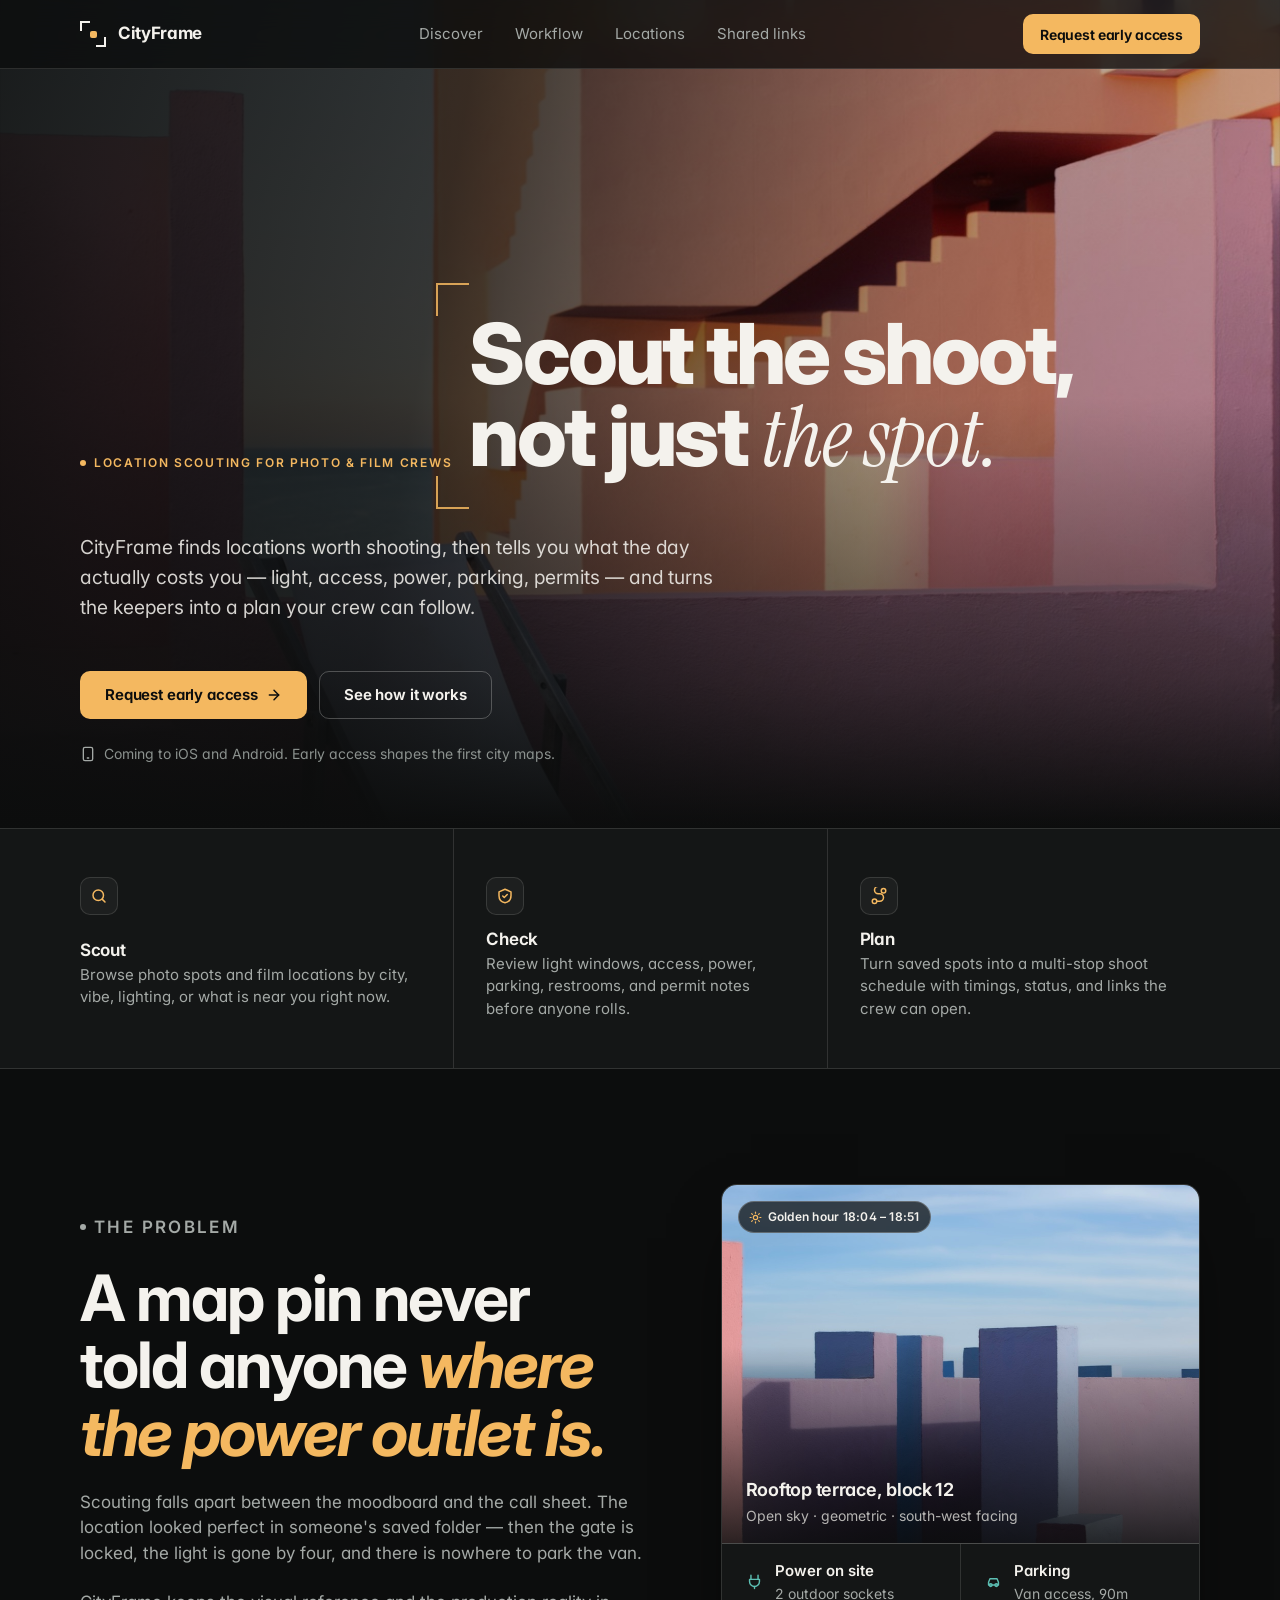
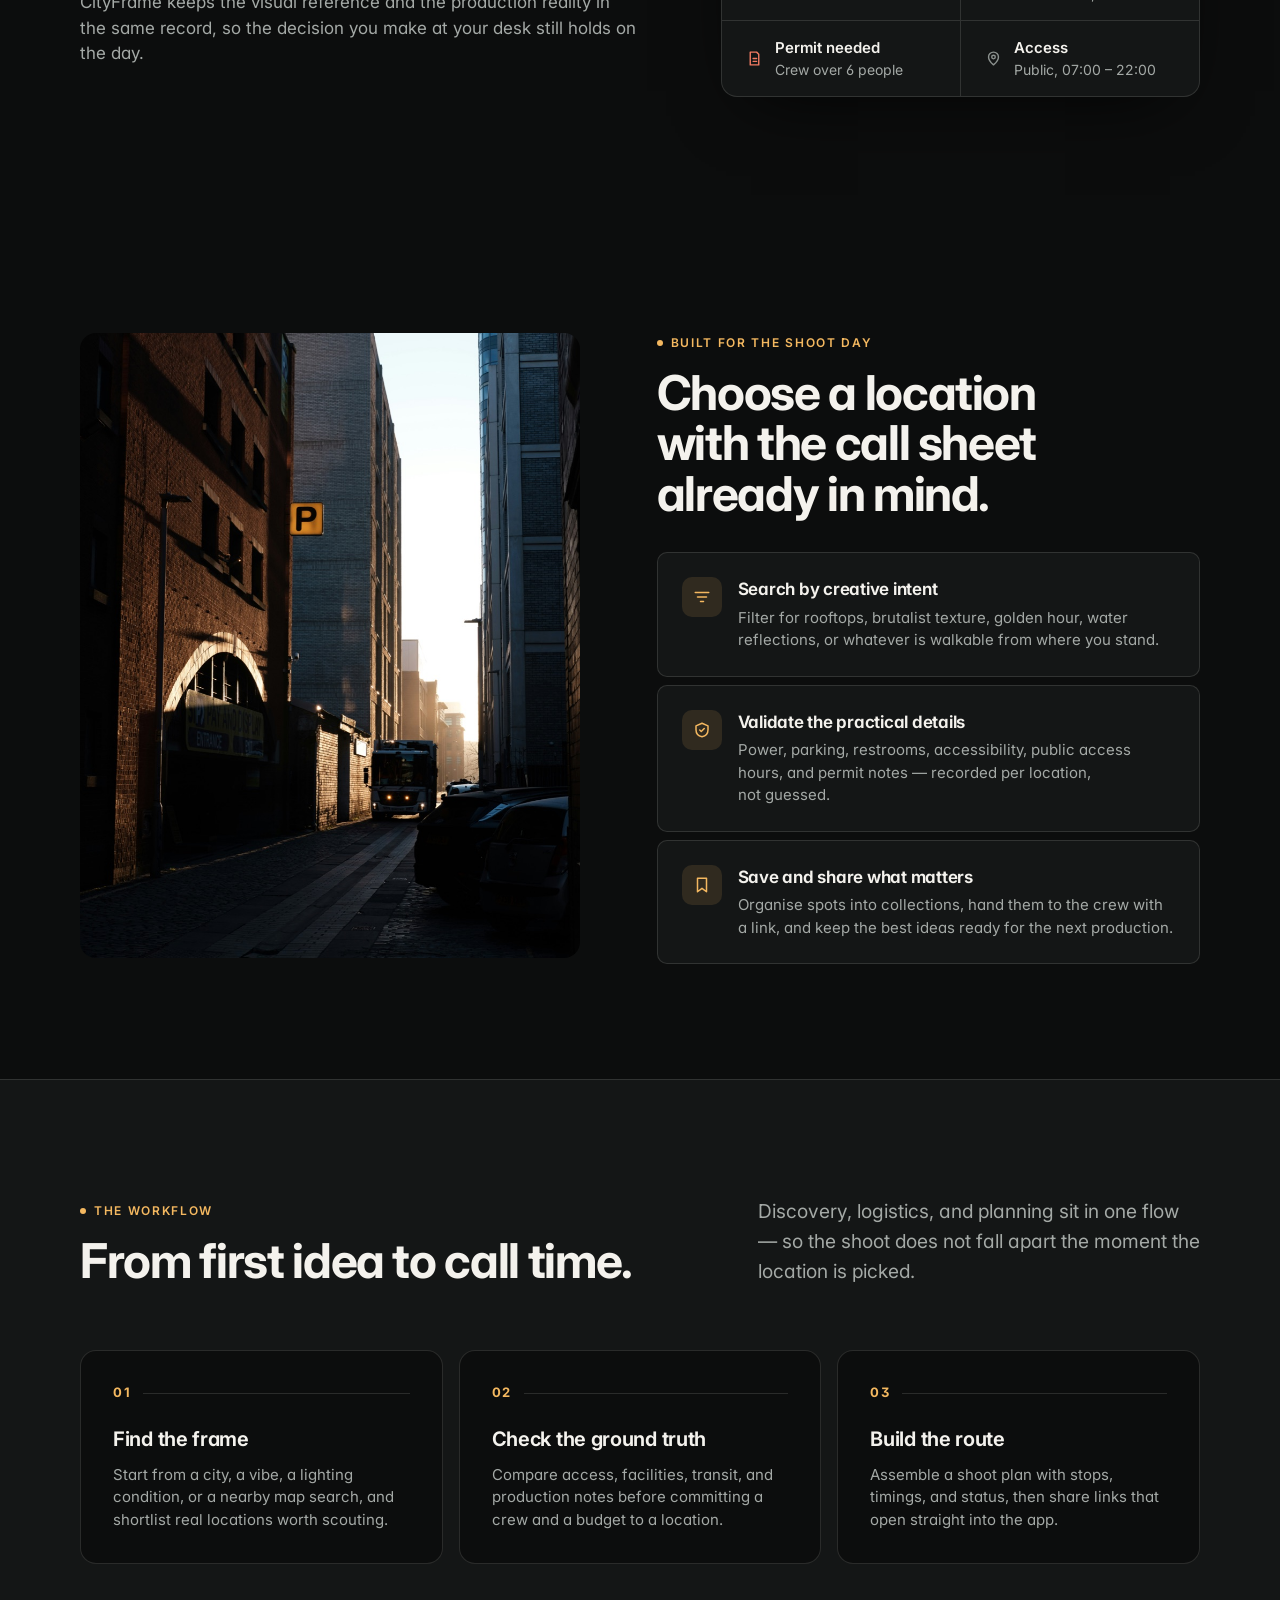
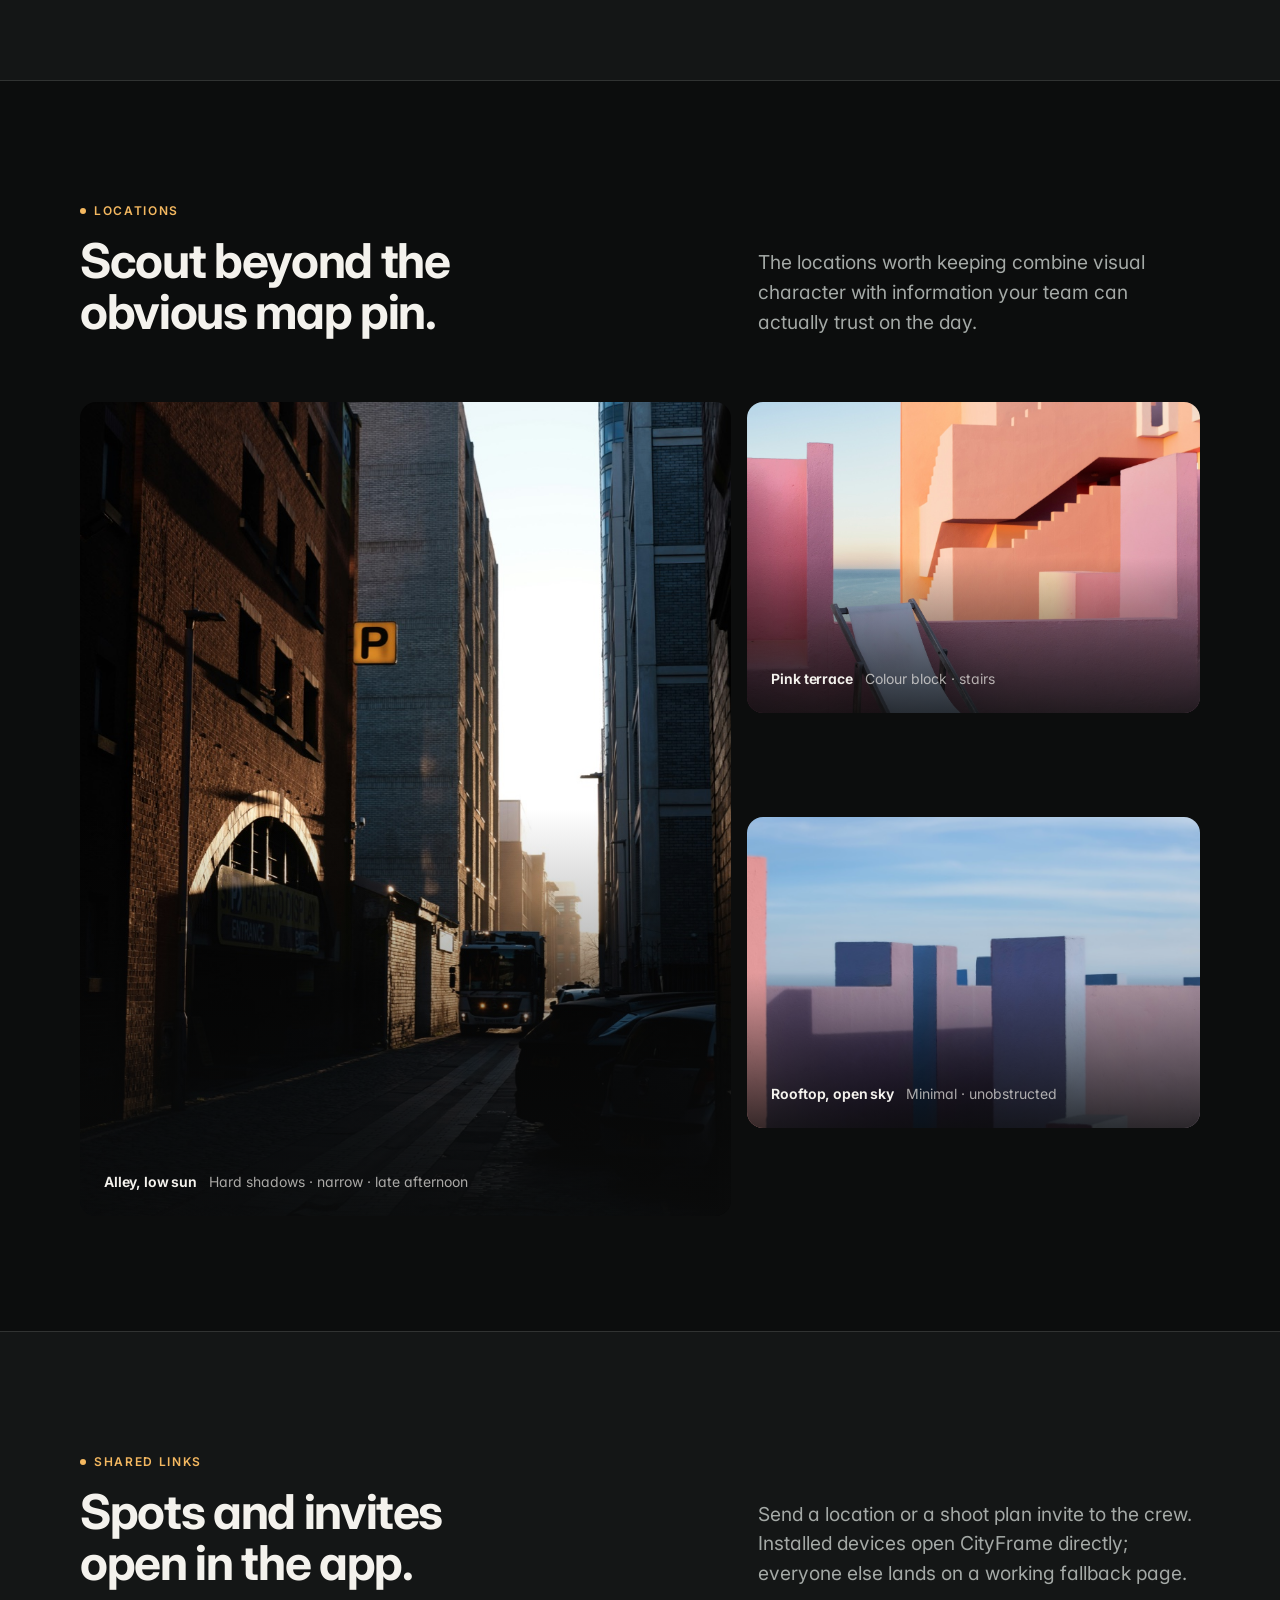
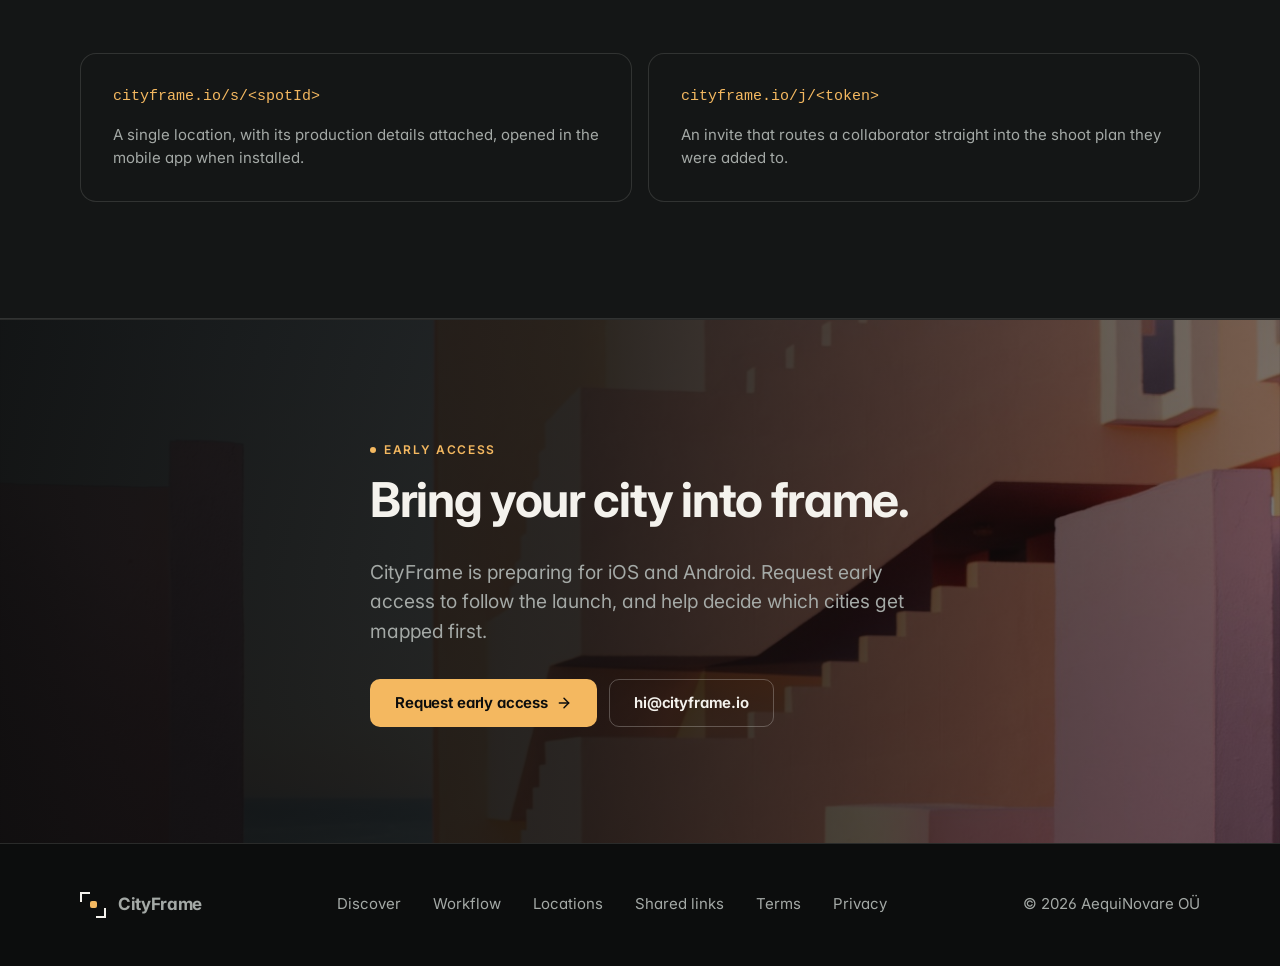
==== commit 6e3aa7db: "Add Terms and Conditions page for CityFrame application" ====
--- a/index.html
+++ b/index.html
@@ -1956,10 +1956,11 @@
           <a href="#workflow">Workflow</a>
           <a href="#locations">Locations</a>
           <a href="#links">Shared links</a>
-          <a href="link.html">Link fallback</a>
+          <a href="terms.html">Terms</a>
+          <a href="privacy.html">Privacy</a>
         </nav>
 
-        <span>© <span id="year">2026</span> AequiNovare</span>
+        <span>© <span id="year">2026</span> AequiNovare OÜ</span>
       </div>
     </footer>
 
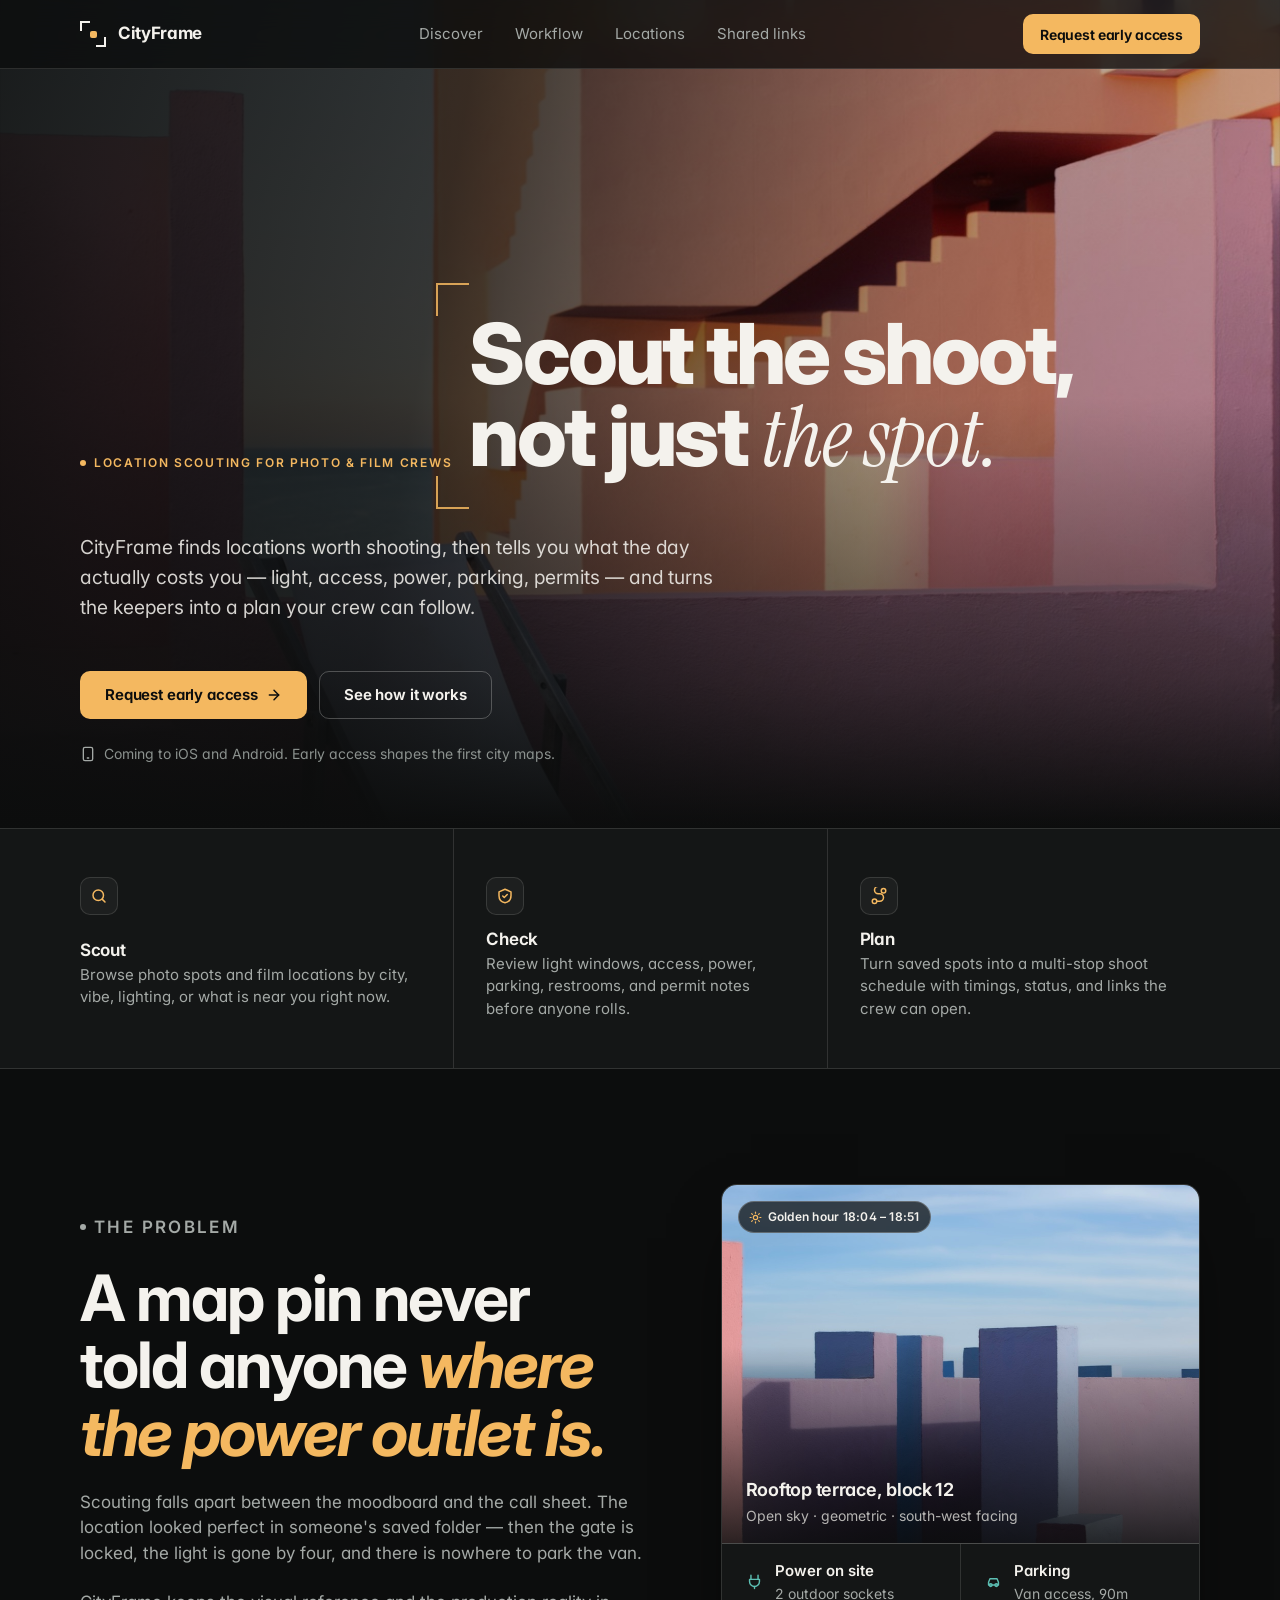
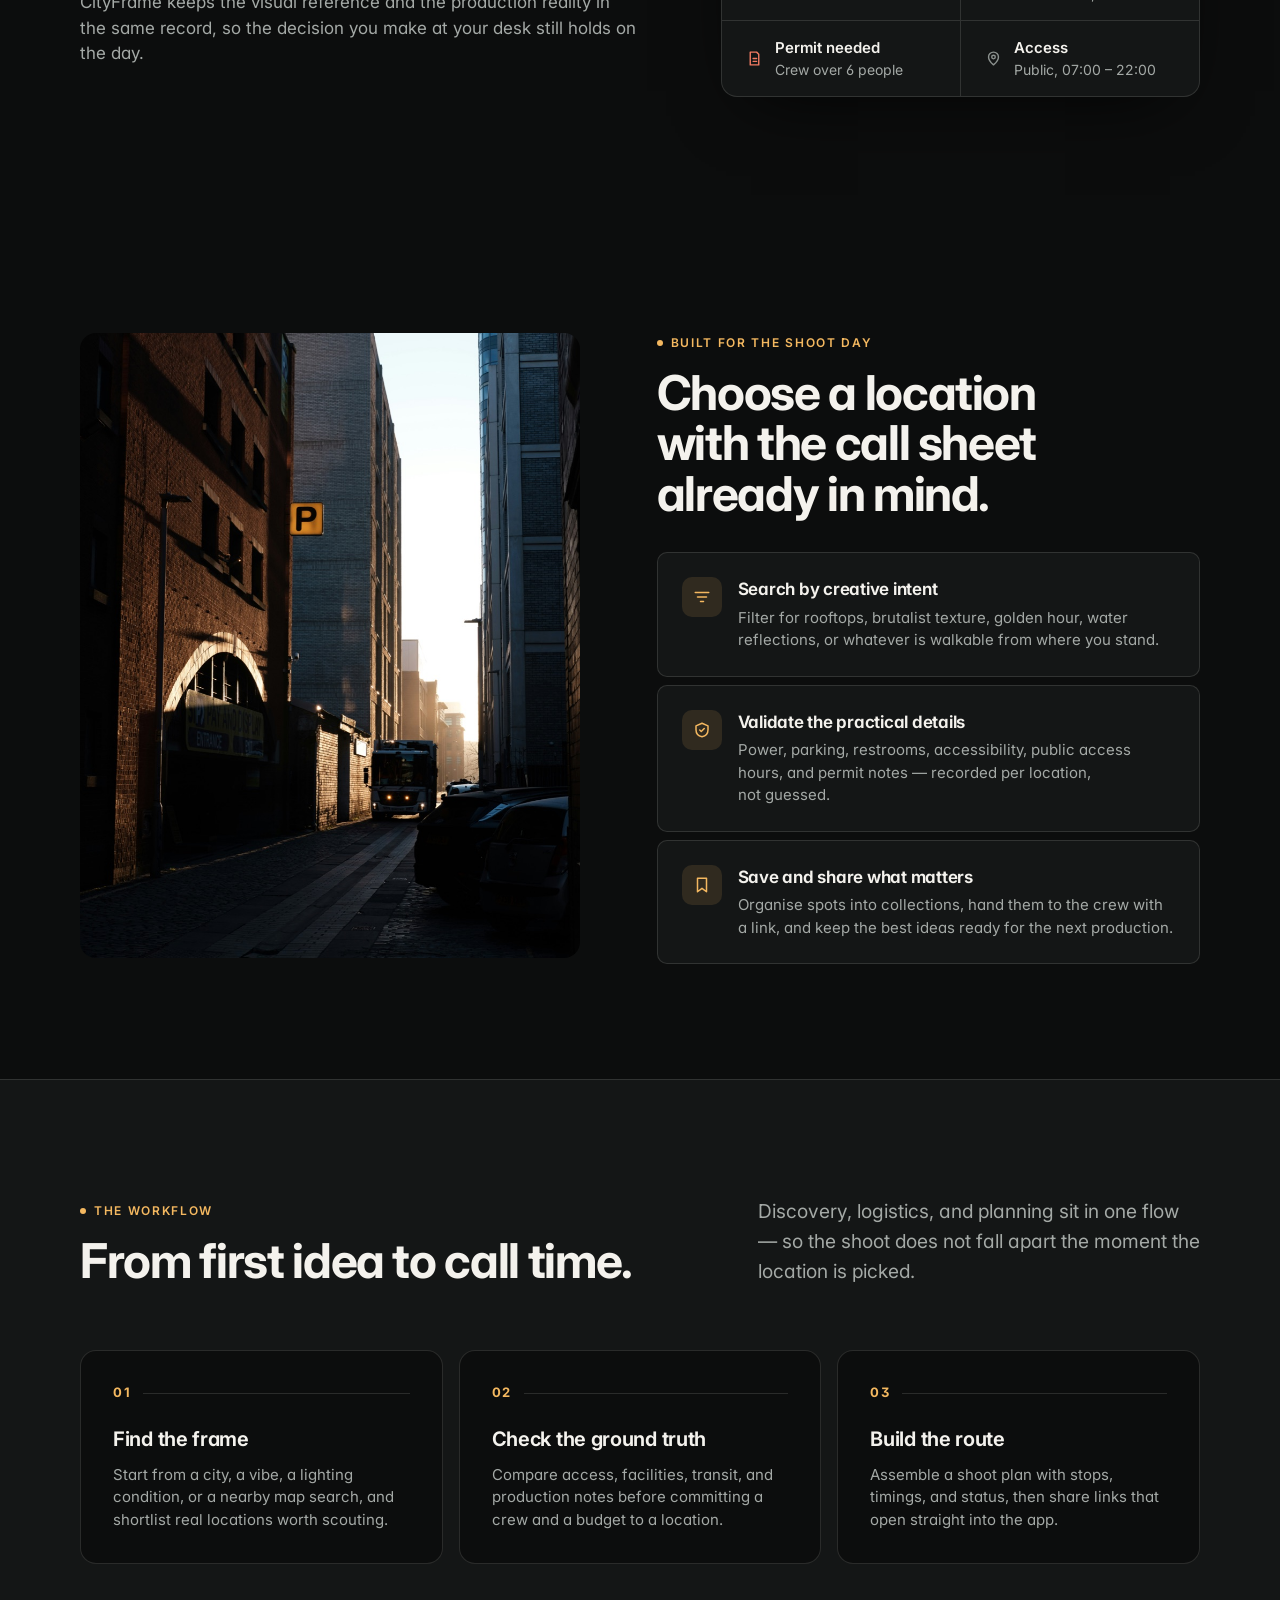
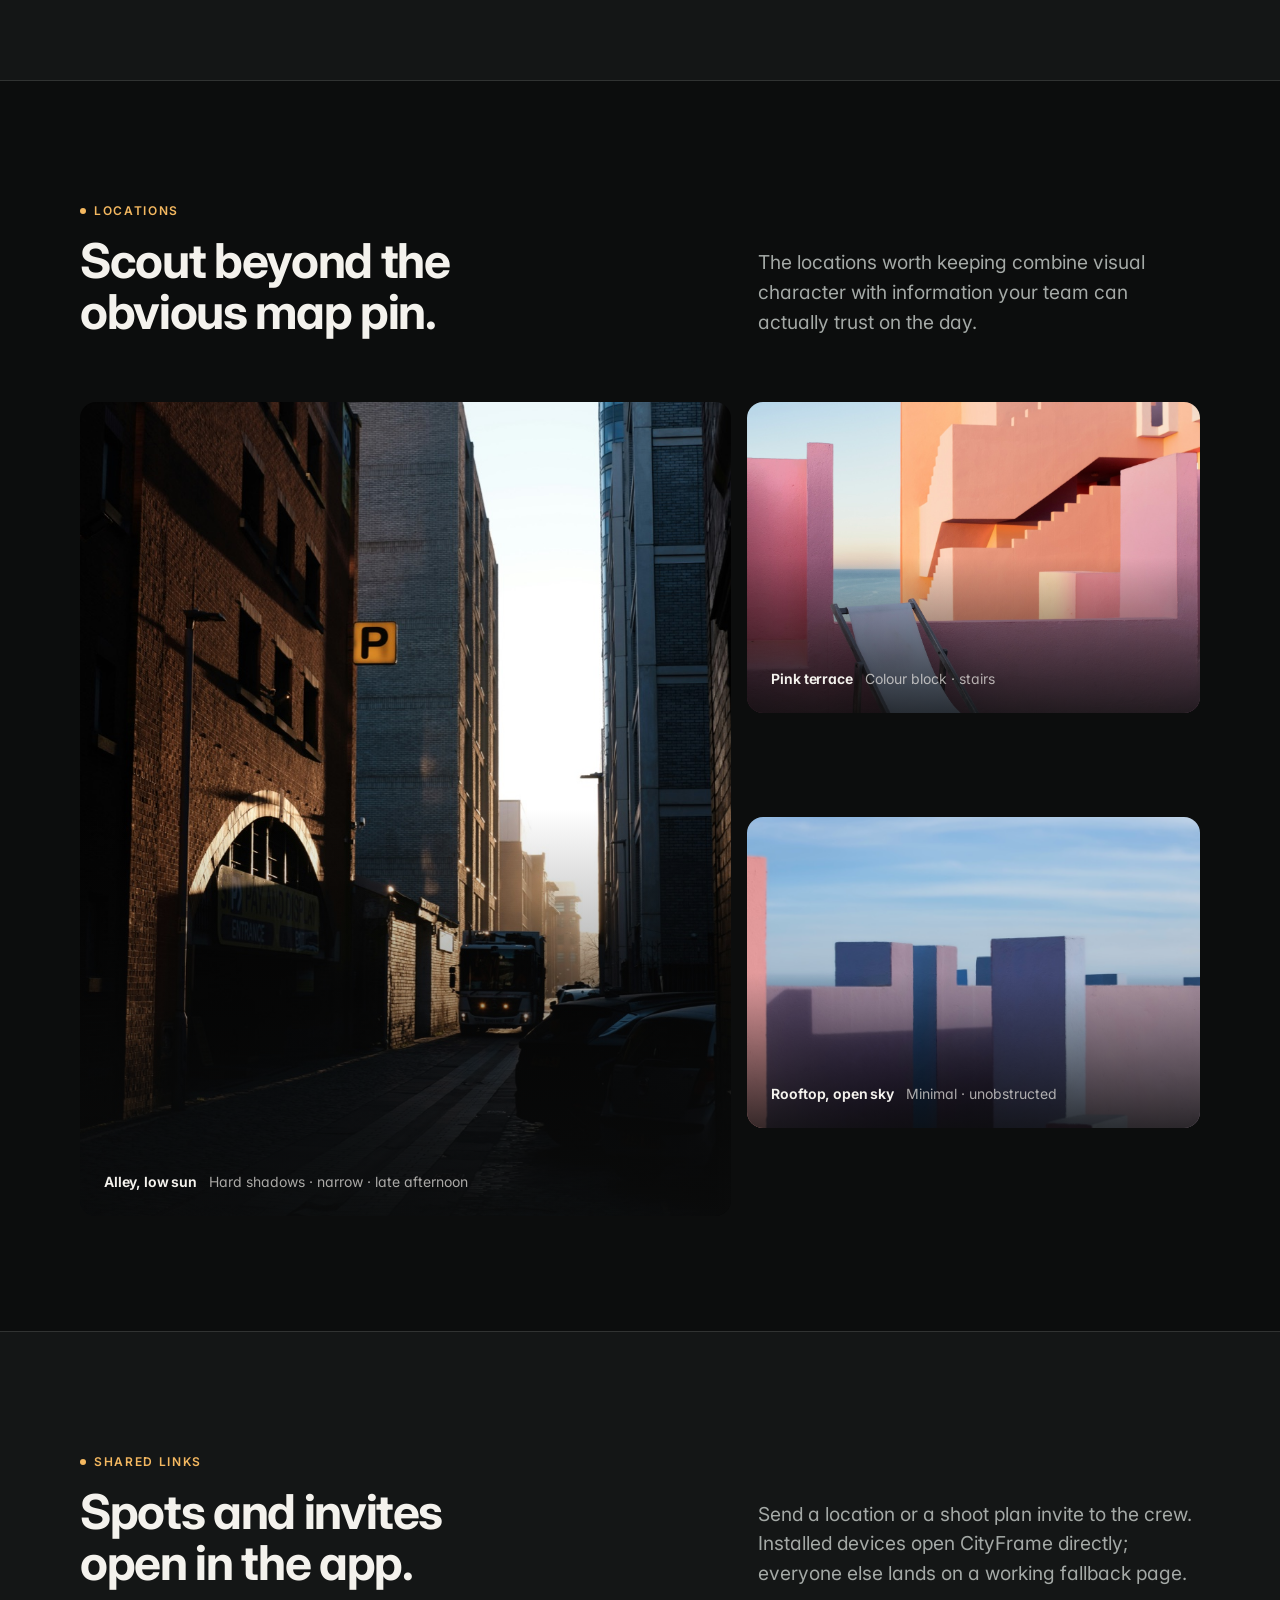
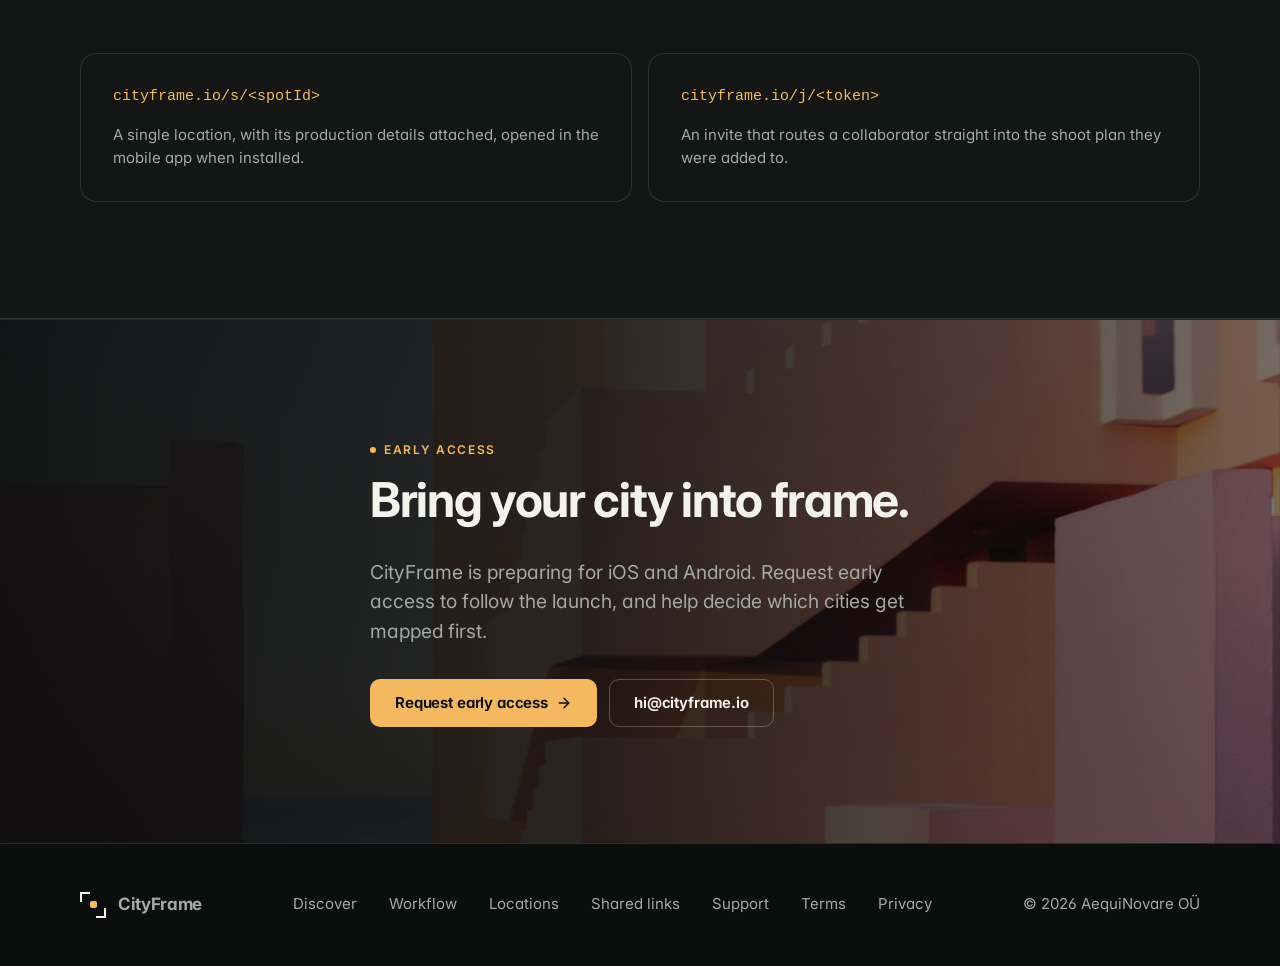
==== commit fd9af63c: "feat: add a support page The App Store listing and the app's Help Center row both need a support URL" ====
--- a/index.html
+++ b/index.html
@@ -1956,6 +1956,7 @@
           <a href="#workflow">Workflow</a>
           <a href="#locations">Locations</a>
           <a href="#links">Shared links</a>
+          <a href="support.html">Support</a>
           <a href="terms.html">Terms</a>
           <a href="privacy.html">Privacy</a>
         </nav>
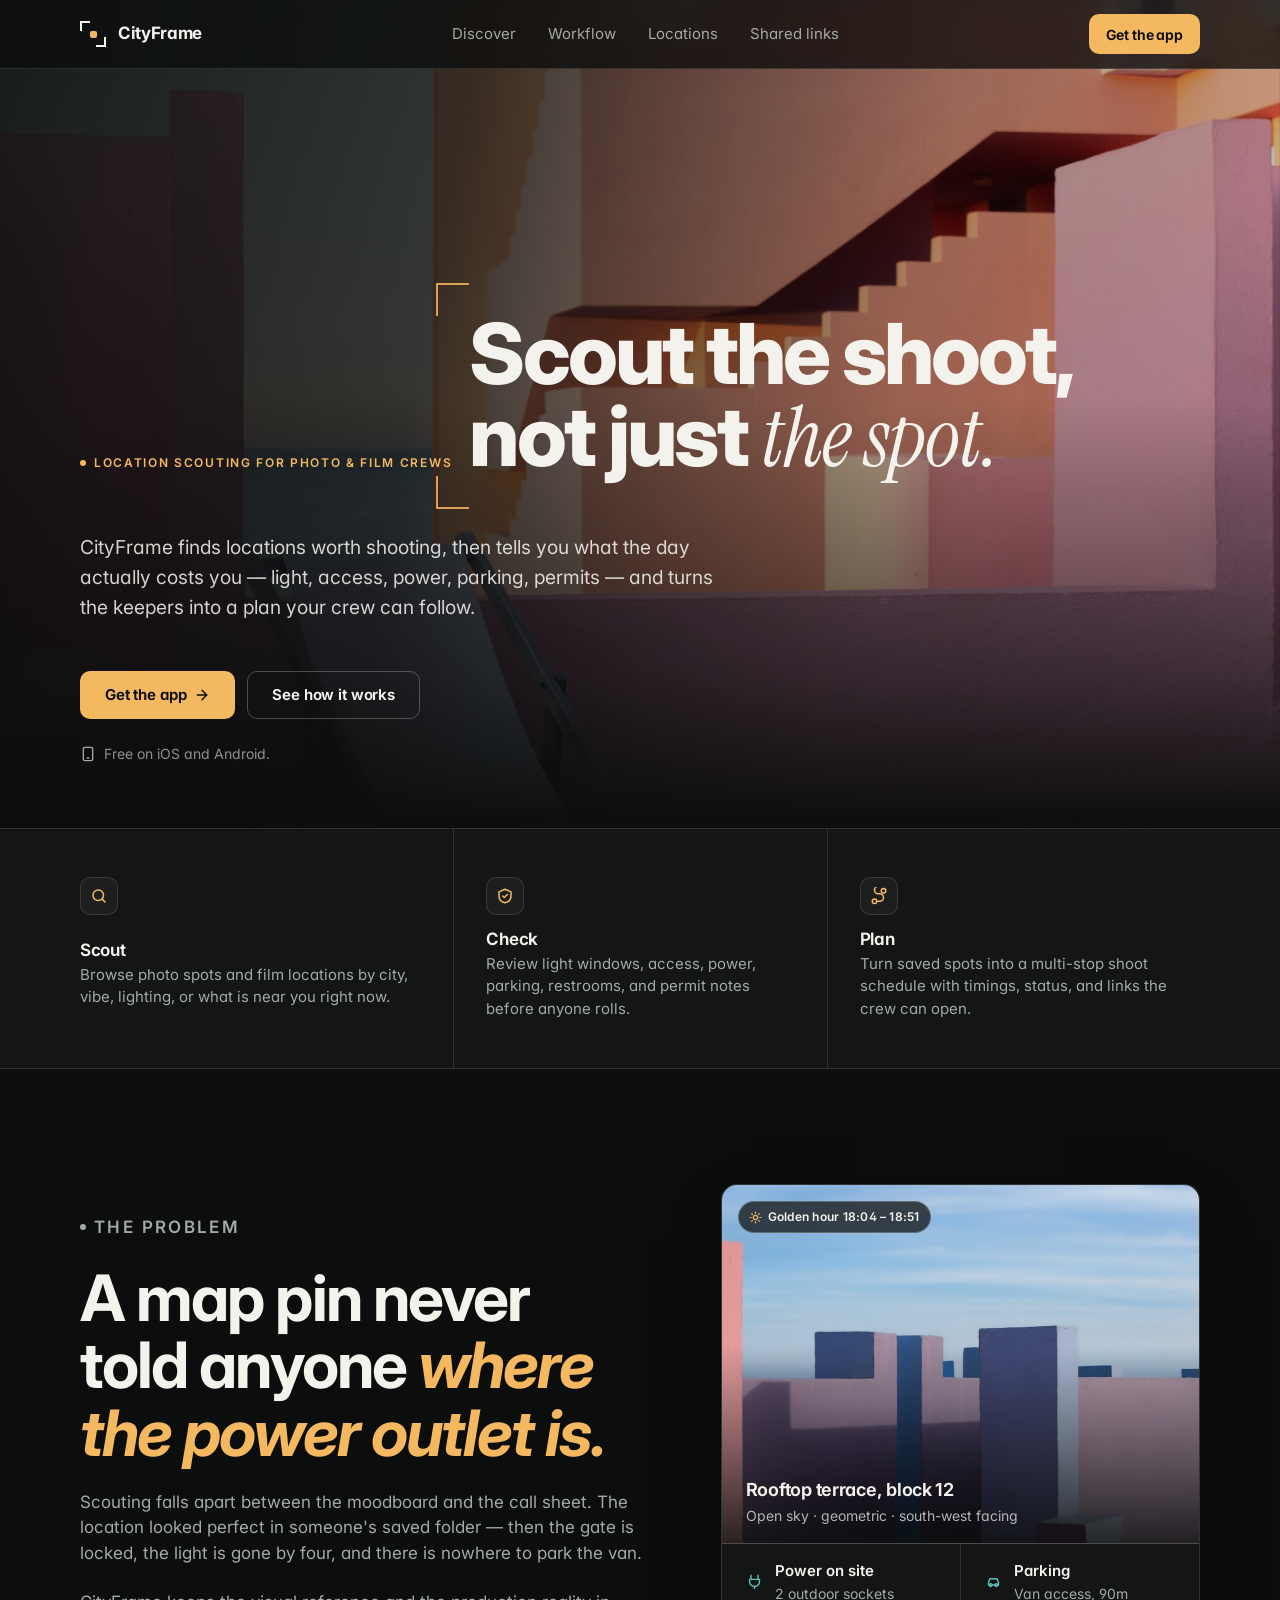
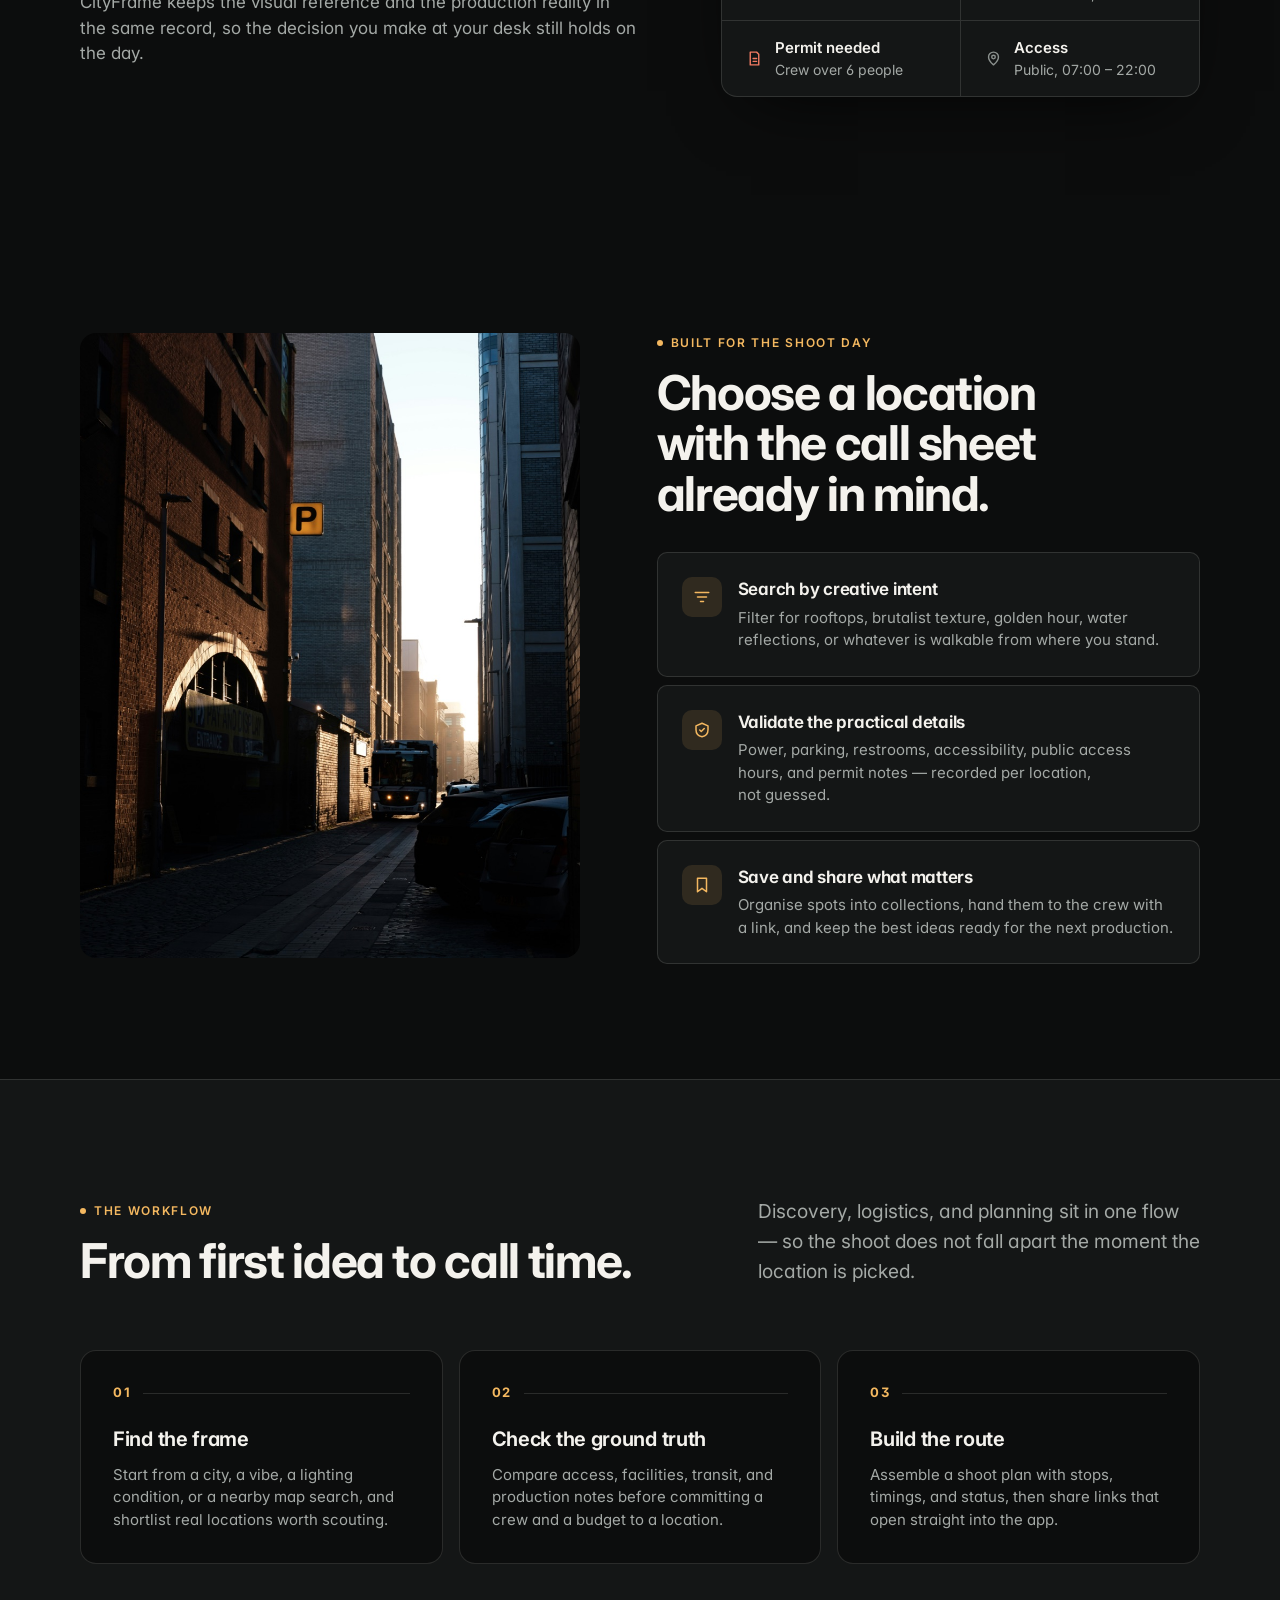
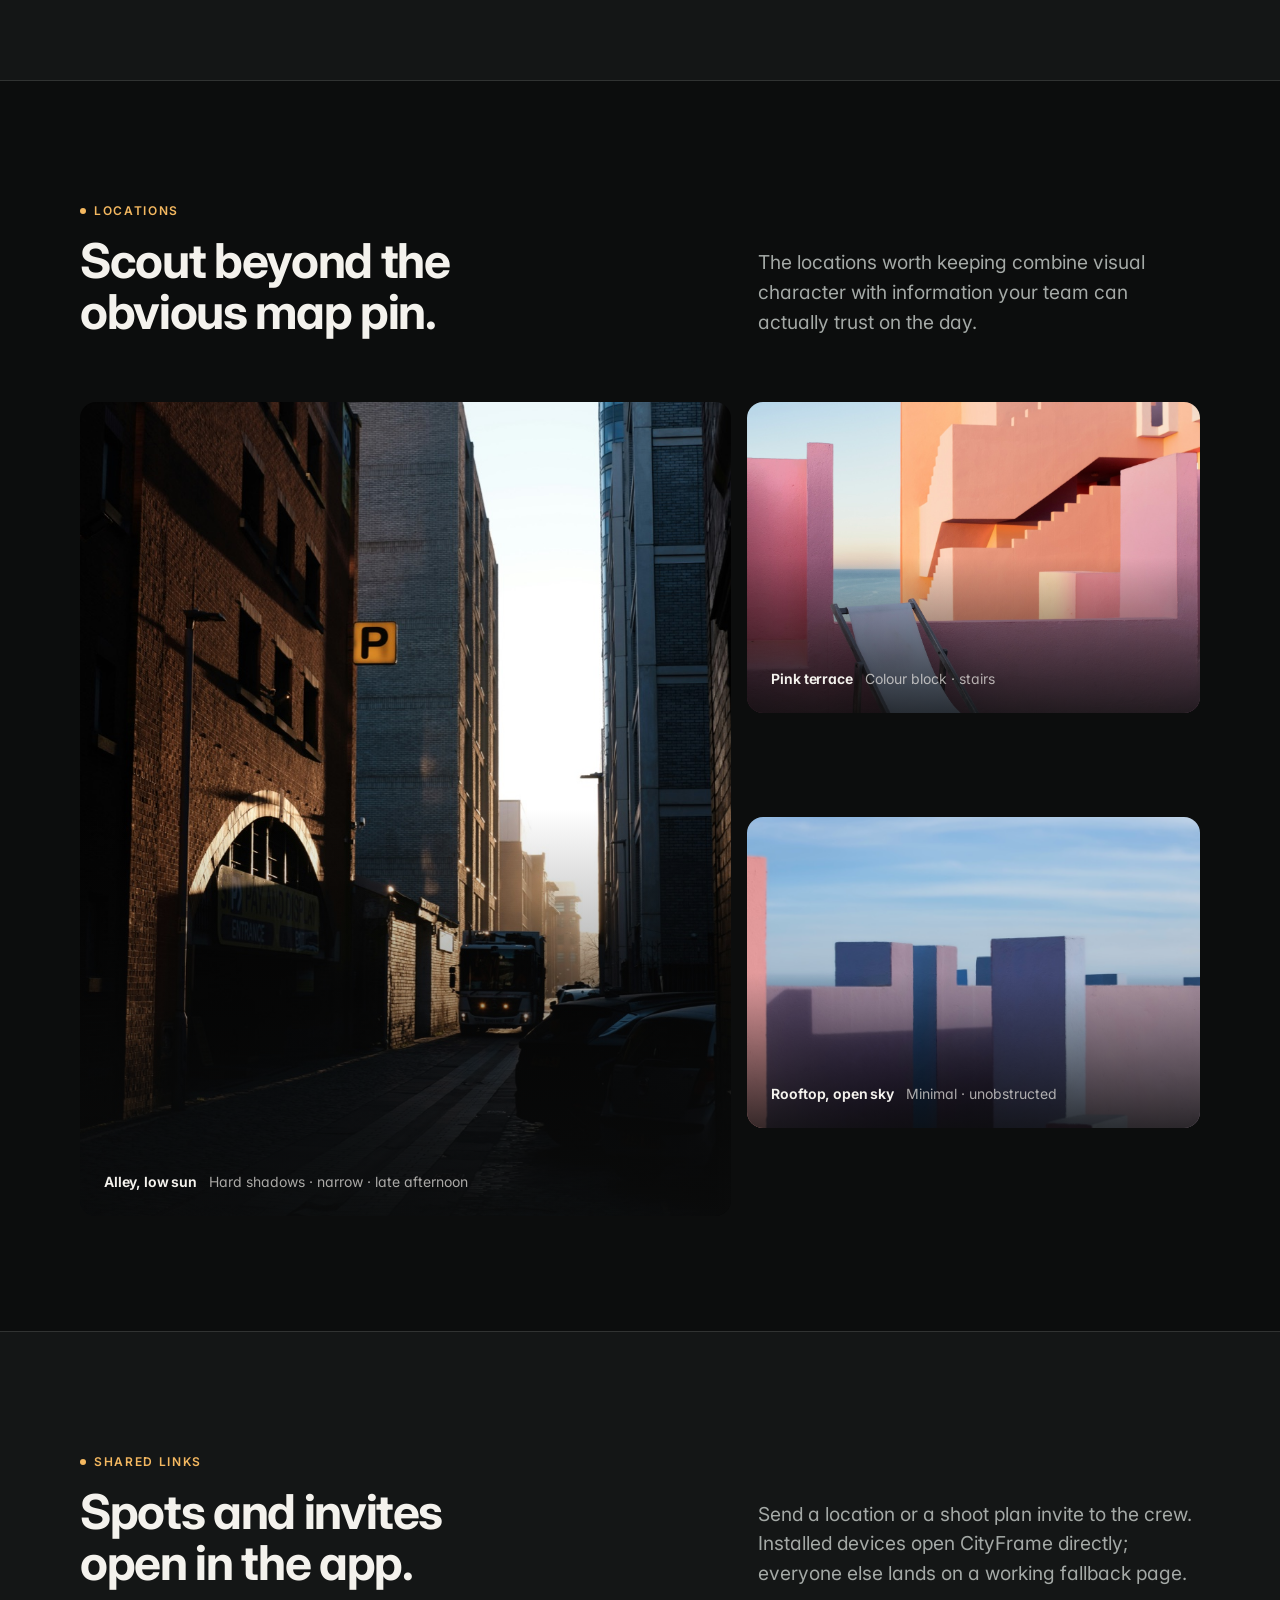
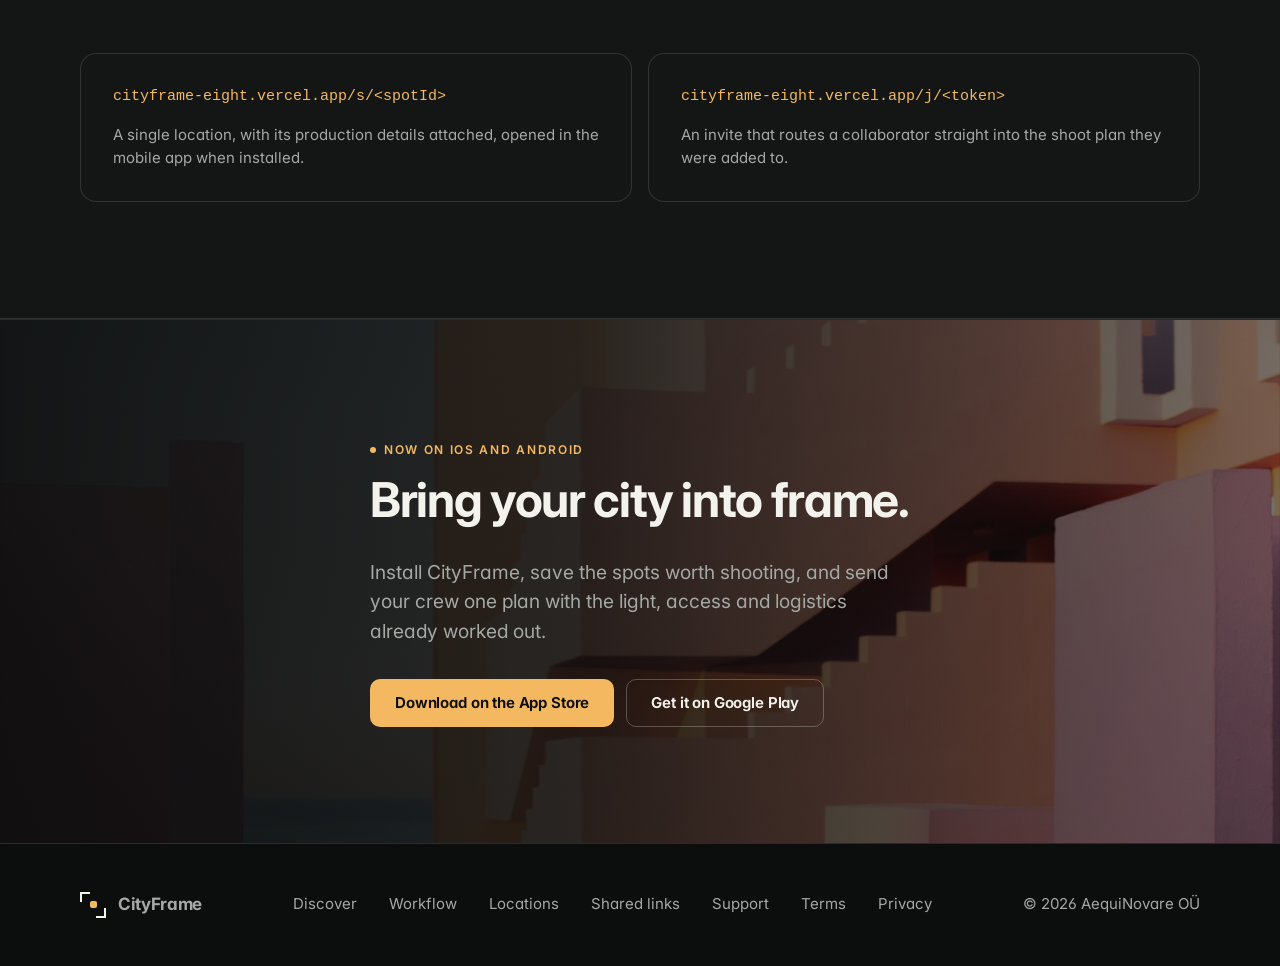
==== commit a708e9cb: "fix: send shared links and the landing page to the stores Shared spot and invite links leaked instal" ====
--- a/index.html
+++ b/index.html
@@ -17,14 +17,14 @@
       content="Find aesthetic shoot locations, check light, access, power and permits, and build a multi-stop shoot plan your crew can follow."
     />
     <meta property="og:type" content="website" />
-    <meta property="og:url" content="https://cityframe.io/" />
+    <meta property="og:url" content="https://cityframe-eight.vercel.app/" />
     <meta property="og:site_name" content="CityFrame" />
-    <meta property="og:image" content="https://cityframe.io/assets/cityframe-hero.jpg" />
+    <meta property="og:image" content="https://cityframe-eight.vercel.app/assets/cityframe-hero.jpg" />
     <meta property="og:image:alt" content="A pink architectural terrace with geometric stairs at golden hour" />
     <meta name="twitter:card" content="summary_large_image" />
 
     <link rel="icon" href="assets/favicon.png" />
-    <link rel="canonical" href="https://cityframe.io/" />
+    <link rel="canonical" href="https://cityframe-eight.vercel.app/" />
 
     <link rel="preconnect" href="https://fonts.googleapis.com" />
     <link rel="preconnect" href="https://fonts.gstatic.com" crossorigin />
@@ -1322,10 +1322,8 @@
         </nav>
 
         <div class="topbar-cta">
-          <a
-            class="button primary sm"
-            href="mailto:hi@cityframe.io?subject=CityFrame%20early%20access"
-            >Request early access</a
+          <a class="button primary sm" href="#launch" data-store-link
+            >Get the app</a
           >
         </div>
       </div>
@@ -1365,11 +1363,8 @@
           </p>
 
           <div class="hero-actions">
-            <a
-              class="button primary"
-              href="mailto:hi@cityframe.io?subject=CityFrame%20early%20access"
-            >
-              Request early access
+            <a class="button primary" href="#launch" data-store-link>
+              Get the app
               <svg
                 width="16"
                 height="16"
@@ -1403,7 +1398,7 @@
               <rect x="5" y="2" width="14" height="20" rx="2.5" />
               <path d="M11 18h2" />
             </svg>
-            Coming to iOS and Android. Early access shapes the first city maps.
+            Free on iOS and Android.
           </p>
         </div>
       </section>
@@ -1872,7 +1867,7 @@
 
           <div class="link-grid reveal-group">
             <article class="link-card">
-              <code>cityframe.io/s/&lt;spotId&gt;</code>
+              <code>cityframe-eight.vercel.app/s/&lt;spotId&gt;</code>
               <p>
                 A single location, with its production details attached, opened
                 in the mobile app when installed.
@@ -1880,7 +1875,7 @@
             </article>
 
             <article class="link-card">
-              <code>cityframe.io/j/&lt;token&gt;</code>
+              <code>cityframe-eight.vercel.app/j/&lt;token&gt;</code>
               <p>
                 An invite that routes a collaborator straight into the shoot plan
                 they were added to.
@@ -1906,36 +1901,26 @@
 
         <div class="container cta-inner reveal">
           <div>
-            <p class="eyebrow" style="margin-bottom: var(--s-4)">Early access</p>
+            <p class="eyebrow" style="margin-bottom: var(--s-4)">Now on iOS and Android</p>
             <h2 id="cta-title">Bring your city into frame.</h2>
           </div>
           <p class="lede">
-            CityFrame is preparing for iOS and Android. Request early access to
-            follow the launch, and help decide which cities get mapped first.
+            Install CityFrame, save the spots worth shooting, and send your crew
+            one plan with the light, access and logistics already worked out.
           </p>
           <div class="cta-actions">
             <a
               class="button primary"
-              href="mailto:hi@cityframe.io?subject=CityFrame%20early%20access"
+              href="https://apps.apple.com/app/id6792087013"
+              rel="noopener"
             >
-              Request early access
-              <svg
-                width="16"
-                height="16"
-                viewBox="0 0 24 24"
-                fill="none"
-                stroke="currentColor"
-                stroke-width="2.2"
-                stroke-linecap="round"
-                stroke-linejoin="round"
-                aria-hidden="true"
-              >
-                <path d="M5 12h14" />
-                <path d="m12 5 7 7-7 7" />
-              </svg>
+              Download on the App Store
             </a>
-            <a class="button ghost" href="mailto:hi@cityframe.io"
-              >hi@cityframe.io</a
+            <a
+              class="button ghost"
+              href="https://play.google.com/store/apps/details?id=com.aequinovare.cityframe"
+              rel="noopener"
+              >Get it on Google Play</a
             >
           </div>
         </div>
@@ -1966,11 +1951,7 @@
     </footer>
 
     <div class="mobile-cta" id="mobile-cta">
-      <a
-        class="button primary"
-        href="mailto:hi@cityframe.io?subject=CityFrame%20early%20access"
-        >Request early access</a
-      >
+      <a class="button primary" href="#launch" data-store-link>Get the app</a>
     </div>
 
     <script>
@@ -1978,6 +1959,30 @@
         var reduced = window.matchMedia(
           "(prefers-reduced-motion: reduce)"
         ).matches;
+
+        /* "Get the app" goes straight to the right store on a phone; desktop
+           scrolls to the section that offers both. */
+        var IOS_STORE_URL = "https://apps.apple.com/app/id6792087013";
+        var ANDROID_STORE_URL =
+          "https://play.google.com/store/apps/details?id=com.aequinovare.cityframe";
+        var ua = navigator.userAgent || "";
+        // Android first: the iPadOS check below also matches touch-enabled
+        // desktop browsers that report a Mac platform.
+        var isAndroid = /Android/.test(ua);
+        var isIOS =
+          /iPad|iPhone|iPod/.test(ua) ||
+          (navigator.platform === "MacIntel" && navigator.maxTouchPoints > 1);
+        var storeUrl = isAndroid
+          ? ANDROID_STORE_URL
+          : isIOS
+            ? IOS_STORE_URL
+            : null;
+        if (storeUrl) {
+          document.querySelectorAll("[data-store-link]").forEach(function (a) {
+            a.href = storeUrl;
+            a.rel = "noopener";
+          });
+        }
 
         document.getElementById("year").textContent =
           new Date().getFullYear();
